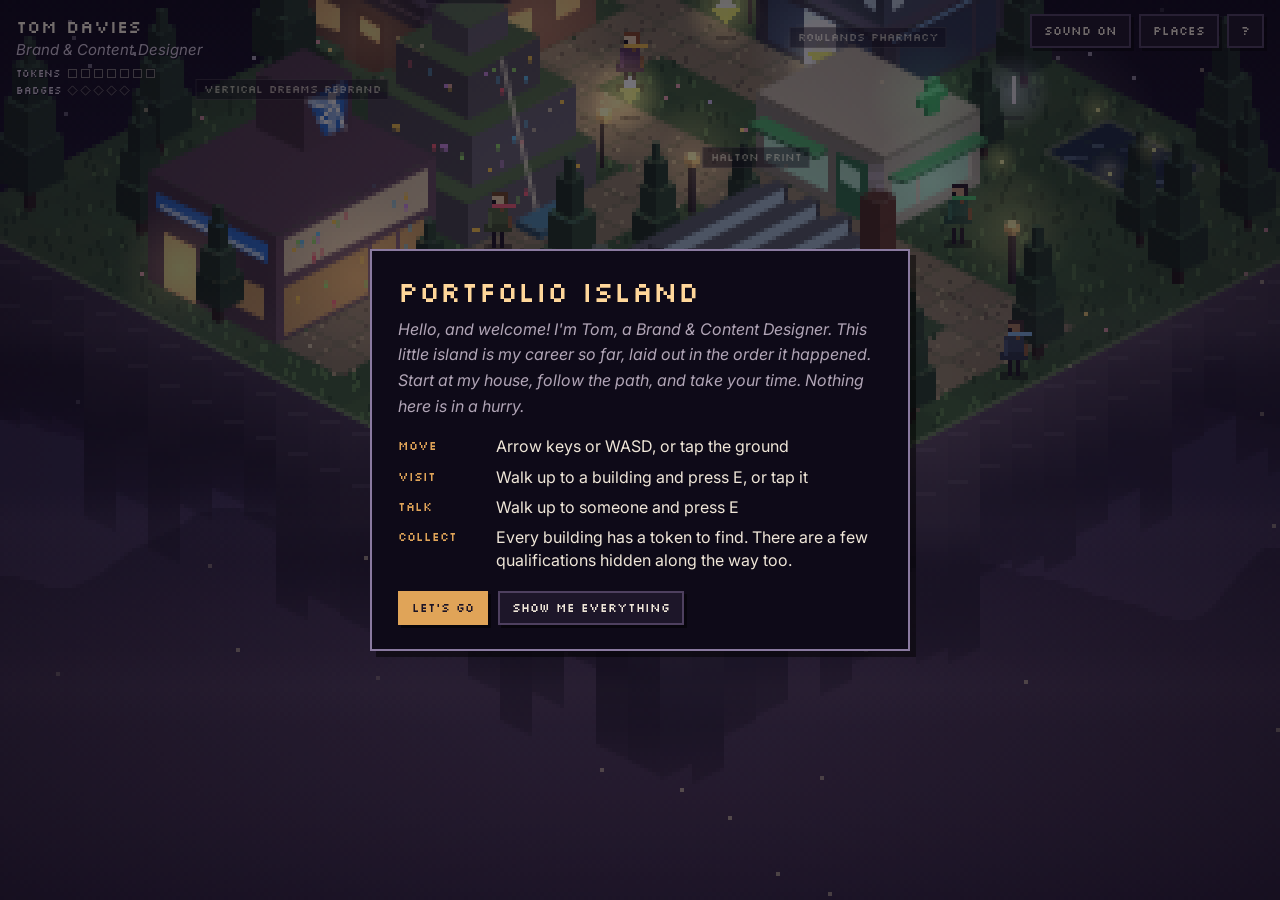
==== island.html @ dca5763e "Relaunch portfolio in the island style with rewritten copy - New homepage and Portfolio Island (play" ====
<!DOCTYPE html>
<html lang="en">
<head>
<meta charset="utf-8">
<meta name="viewport" content="width=device-width, initial-scale=1, viewport-fit=cover">
<title>Tom Davies, Portfolio Island</title>
<meta name="description" content="The CV of Tom Davies, Brand &amp; Content Designer, as a small island you can explore.">
<link rel="preconnect" href="https://fonts.googleapis.com">
<link rel="preconnect" href="https://fonts.gstatic.com" crossorigin>
<link href="https://fonts.googleapis.com/css2?family=Silkscreen&family=Inter:ital,wght@0,400;0,500;1,400&display=swap" rel="stylesheet">
<style>
:root{
  /* panels match the NPC dialogue boxes: dark, with the lilac frame */
  --panel:#0e0a18; --ink:#efe6d8; --muted:#b1a5b6; --line:#4e405f; --frame:#8a7aa0; --accent:#e0a458;
  --accent-ink:#1b1426; --btn-bg:#1d1629; --shadow:rgba(0,0,0,.5); --backdrop:rgba(10,6,18,.55); --chip:#2c2240;
  color-scheme:dark;
  box-sizing:border-box;
  padding-top:env(safe-area-inset-top,0px);
  padding-bottom:env(safe-area-inset-bottom,0px);
}
*,*::before,*::after{box-sizing:inherit}
html{height:100%;scroll-padding-top:env(safe-area-inset-top,0px);background:#14101f}
body{margin:0;height:100%;background:#14101f;color:var(--ink);font-family:Inter,system-ui,-apple-system,"Segoe UI",Roboto,Helvetica,Arial,sans-serif;overflow:hidden;-webkit-tap-highlight-color:transparent}
.px{font-family:Silkscreen,"Courier New",monospace}
#game:focus{outline:none}
#focusHint{position:absolute;left:50%;top:50%;translate:-50% -50%;z-index:15}
#game{position:relative;width:100%;height:100%;overflow:hidden;touch-action:none;user-select:none;-webkit-user-select:none}
#c{position:absolute;left:0;top:0;image-rendering:pixelated;image-rendering:crisp-edges;cursor:pointer}
#labels{position:absolute;inset:0;pointer-events:none}
.tag{position:absolute;transform:translate(-50%,-100%);font-family:Silkscreen,"Courier New",monospace;font-size:11px;line-height:1;color:#efe6d8;background:rgba(18,13,30,.72);border:1px solid rgba(239,230,216,.22);padding:4px 7px;white-space:nowrap;opacity:.65;transition:opacity .2s,color .2s,border-color .2s}
.tag.near{opacity:1;color:#ffd79a;border-color:#e0a458}

#hud{position:absolute;left:0;right:0;top:0;display:flex;justify-content:space-between;align-items:flex-start;padding:14px 16px;pointer-events:none;gap:12px;z-index:4}
#hud > *{pointer-events:auto}
.brand .name{font-family:Silkscreen,"Courier New",monospace;font-size:18px;color:#f3e9da;text-shadow:2px 2px 0 #120d20}
.brand .role{font-size:15px;font-style:italic;color:#cbbfd2;text-shadow:1px 1px 0 #120d20;margin-top:2px}
.hud-btns{display:flex;gap:8px}

.pbtn{font-family:Silkscreen,"Courier New",monospace;font-size:12px;line-height:1.2;background:var(--btn-bg);color:var(--ink);border:2px solid var(--line);box-shadow:3px 3px 0 var(--shadow);padding:8px 12px;cursor:pointer;border-radius:0}
.pbtn:hover{border-color:var(--accent)}
.pbtn:active{box-shadow:1px 1px 0 var(--shadow);transform:translate(2px,2px)}
.pbtn:focus-visible{outline:2px solid var(--accent);outline-offset:2px}
.pbtn.primary{background:var(--accent);color:var(--accent-ink);border-color:var(--accent)}

#prompt{position:absolute;left:50%;bottom:22px;font-size:13px;padding:10px 14px;z-index:5;max-width:calc(100% - 32px);white-space:nowrap;overflow:hidden;text-overflow:ellipsis;translate:-50% 0}
#prompt:active{translate:calc(-50% + 2px) 2px;transform:none}
kbd{font-family:inherit;border:1px solid var(--line);padding:1px 5px;margin-left:6px;font-size:11px}
@media (hover:none){ kbd{display:none} }

.overlay{position:absolute;inset:0;display:grid;place-items:center;background:var(--backdrop);padding:16px;z-index:10}
[hidden]{display:none !important}
.card{scrollbar-color:var(--line) var(--panel);background:var(--panel);color:var(--ink);border:2px solid var(--frame);box-shadow:6px 6px 0 var(--shadow);width:100%;max-width:540px;max-height:100%;overflow:auto;padding:24px 26px}
.card h1,.card h2{font-family:Silkscreen,"Courier New",monospace;font-weight:400;line-height:1.15;margin:0 0 10px;color:#ffd79a}
.card h1{font-size:28px}
.card h2{font-size:22px}
.card h3{font-family:Silkscreen,"Courier New",monospace;font-weight:400;font-size:13px;margin:22px 0 6px;color:var(--accent)}
.card p{font-size:16px;line-height:1.6;margin:0 0 12px;max-width:62ch}
.lede{font-style:italic;color:var(--muted)}
.controls{margin:16px 0 20px;padding:0;list-style:none;display:grid;gap:8px}
.controls li{font-size:16px;line-height:1.4;display:grid;grid-template-columns:5.5em 1fr;gap:10px}
.controls b{font-family:Silkscreen,"Courier New",monospace;font-weight:400;font-size:12px;padding-top:3px;color:var(--accent)}
.row{display:flex;flex-wrap:wrap;gap:10px;margin-top:6px}

.kicker{font-size:15px;font-style:italic;color:var(--muted);margin-bottom:4px}
.meta{font-size:15px;color:var(--muted);margin-bottom:14px}
.media{display:grid;place-items:center;background:#0f0b18;border:2px solid var(--line);margin:14px 0 4px;overflow:hidden}
#scene{display:block;image-rendering:pixelated;image-rendering:crisp-edges;max-width:100%}
.points{margin:0 0 12px;padding-left:1.1em;font-size:16px;line-height:1.5}
.points li{margin-bottom:4px}
.points li::marker{color:var(--accent)}
.tags{display:flex;flex-wrap:wrap;gap:6px;margin:18px 0 0;padding:0;list-style:none}
.tags li{font-family:Silkscreen,"Courier New",monospace;font-size:11px;background:var(--chip);padding:5px 8px}
.sheet-head{display:flex;justify-content:space-between;gap:12px;align-items:flex-start}
.swatch{width:14px;height:14px;flex:none;margin-top:6px}

#projList{list-style:none;margin:14px 0 18px;padding:0;display:grid;gap:8px}
#projList button{width:100%;text-align:left;display:flex;justify-content:space-between;gap:12px;align-items:baseline;font-family:Inter,system-ui,-apple-system,"Segoe UI",Roboto,Helvetica,Arial,sans-serif;font-size:17px;background:var(--btn-bg);color:var(--ink);border:2px solid var(--line);padding:10px 12px;cursor:pointer}
#projList button:hover,#projList button:focus-visible{border-color:var(--accent);outline:none}
#projList small{font-style:italic;color:var(--muted);font-size:14px;white-space:nowrap}

@media (max-width:520px){
  .brand .name{font-size:15px}
  .brand .role{font-size:13px}
  .card{padding:20px}
  .card h1{font-size:22px}
  .card h2{font-size:18px}
  .card p{font-size:16px}
}

.tracker{margin-top:8px;display:grid;gap:4px}
.quals{list-style:none;margin:4px 0 0;padding:0;display:grid;gap:3px;max-width:300px}
.quals li{font-size:14px;font-style:italic;line-height:1.25;color:#efe3c8;text-shadow:1px 1px 0 #120d20;padding-left:15px;position:relative}
.quals li::before{content:"";position:absolute;left:2px;top:6px;width:6px;height:6px;background:#f2c14e;transform:rotate(45deg)}
.quals li.bonus::before{background:#c9b8e8}
.quals li.fresh{animation:pop .5s ease-out}
@media (max-width:600px){ .quals li{font-size:12px} .quals{max-width:200px} }
.trow{display:flex;align-items:center;gap:6px}
.tl{font-family:Silkscreen,"Courier New",monospace;font-size:10px;color:#cbbfd2;width:4.6em;text-shadow:1px 1px 0 #120d20}
.pips{display:flex;gap:4px}
.pip{width:9px;height:9px;border:1px solid rgba(239,230,216,.45);background:rgba(18,13,30,.5)}
.pip.on{border-color:rgba(255,255,255,.7)}
.pip.gem{transform:rotate(45deg) scale(.82)}
.pip.gem.on{background:#f2c14e}
.tag.done::before{content:"";display:inline-block;width:6px;height:6px;background:#e0a458;margin-right:6px;vertical-align:1px}
#pLinks{display:flex;flex-wrap:wrap;gap:10px;margin:12px 0 6px}
.linkbtn{display:inline-block;text-decoration:none}
.toast{position:absolute;left:50%;top:72px;translate:-50% 0;z-index:30;background:rgba(18,13,30,.92);color:#efe6d8;border:2px solid #e0a458;box-shadow:4px 4px 0 rgba(0,0,0,.45);padding:10px 14px;max-width:min(420px,calc(100% - 32px));pointer-events:none}
.toast.low{top:auto;bottom:18px}
.toast.pop{animation:pop .35s ease-out}
@media (max-width:600px){ .tag{opacity:0} .tag.near{opacity:1} .hud-btns .pbtn{font-size:10px;padding:6px 8px;white-space:nowrap} .hud-btns{gap:6px} #hud{padding:10px} }
@keyframes pop{from{transform:translateY(-8px);opacity:0}to{transform:none;opacity:1}}
.toast .tk{font-family:Silkscreen,"Courier New",monospace;font-size:10px;color:#e0a458}
.toast .tt{font-family:Silkscreen,"Courier New",monospace;font-size:13px;margin-top:3px}
.toast .tn{font-size:15px;font-style:italic;color:#cbbfd2;margin-top:2px}
.dialog{position:absolute;left:50%;bottom:22px;translate:-50% 0;width:min(560px,calc(100% - 24px));z-index:12;background:rgba(14,10,24,.94);color:#efe6d8;border:2px solid #8a7aa0;box-shadow:5px 5px 0 rgba(0,0,0,.5);padding:14px 18px;cursor:pointer}
.dialog .dn{font-family:Silkscreen,"Courier New",monospace;font-size:13px;color:#ffd79a}
.dialog .dr{font-size:14px;font-style:italic;color:#b1a5b6;margin:2px 0 8px}
.dialog .dt{font-size:18px;line-height:1.5;margin:0;min-height:3em}
.dialog .dh{font-family:Silkscreen,"Courier New",monospace;font-size:10px;color:#8a7aa0;margin-top:8px;text-align:right}
@media (prefers-reduced-motion: reduce){ .toast.pop{animation:none} }
.listfoot{display:flex;justify-content:flex-end;margin-top:4px}
.textbtn{background:none;border:none;color:var(--muted);font-family:Inter,system-ui,-apple-system,"Segoe UI",Roboto,Helvetica,Arial,sans-serif;font-style:italic;font-size:15px;text-decoration:underline;cursor:pointer;padding:4px}
</style>
</head>
<body>
<div id="game" tabindex="-1">
  <canvas id="c" aria-label="An isometric island at dusk. A path leads from Tom's home past each place he has worked, with his personal projects on a side trail."></canvas>
  <div id="labels"></div>

  <div id="hud">
    <div class="brand">
      <div class="name">Tom Davies</div><div class="role">Brand &amp; Content Designer</div>
      <div class="tracker" id="tracker" role="status">
        <div class="trow"><span class="tl">Tokens</span><span id="tokRow" class="pips"></span></div>
        <div class="trow"><span class="tl">Badges</span><span id="badgeRow" class="pips"></span></div>
        <ul id="qualList" class="quals"></ul>
      </div>
    </div>
    <div class="hud-btns">
      <button id="btnSound" class="pbtn" aria-pressed="true">Sound on</button>
      <button id="btnList" class="pbtn">Places</button>
      <button id="btnHelp" class="pbtn" aria-label="How to play">?</button>
    </div>
  </div>

  <div id="toast" class="toast" role="status" aria-live="polite" hidden><div class="tk" id="toastK"></div><div class="tt" id="toastT"></div><div class="tn" id="toastN"></div></div>

  <button id="focusHint" class="pbtn primary" hidden>Click to keep exploring</button>
  <button id="prompt" class="pbtn" hidden><span id="promptName"></span><kbd>E</kbd></button>

  <div id="dialog" class="dialog" role="dialog" aria-live="polite" aria-labelledby="dName" hidden>
    <div class="dn" id="dName"></div><div class="dr" id="dRole"></div>
    <p class="dt" id="dText"></p>
    <div class="dh" id="dHint" hidden>Press E or tap to continue</div>
  </div>

  <div id="intro" class="overlay">
    <div class="card" role="dialog" aria-modal="true" aria-labelledby="introTitle">
      <h1 id="introTitle">Portfolio Island</h1>
      <p class="lede">Hello, and welcome! I'm Tom, a Brand &amp; Content Designer. This little island is my career so far, laid out in the order it happened. Start at my house, follow the path, and take your time. Nothing here is in a hurry.</p>
      <ul class="controls">
        <li><b>Move</b><span>Arrow keys or WASD, or tap the ground</span></li>
        <li><b>Visit</b><span>Walk up to a building and press E, or tap it</span></li>
        <li><b>Talk</b><span>Walk up to someone and press E</span></li>
        <li><b>Collect</b><span>Every building has a token to find. There are a few qualifications hidden along the way too.</span></li>
      </ul>
      <div class="row">
        <button id="btnStart" class="pbtn primary">Let's go</button>
        <button id="btnSkip" class="pbtn">Show me everything</button>
        <button id="btnRestart" class="pbtn" hidden>Start again</button>
      </div>
    </div>
  </div>

  <div id="listModal" class="overlay" hidden>
    <div class="card" role="dialog" aria-modal="true" aria-labelledby="listTitle">
      <div class="sheet-head"><h2 id="listTitle">Places on the island</h2><button class="pbtn" data-close aria-label="Close list">Close</button></div>
      <ul id="projList"></ul>
      <div class="listfoot"><button id="btnReset" class="pbtn">Start again</button></div>
    </div>
  </div>

  <div id="panel" class="overlay" hidden>
    <article class="card" role="dialog" aria-modal="true" aria-labelledby="pTitle">
      <div class="sheet-head">
        <div>
          <div class="kicker" id="pKicker"></div>
          <h2 id="pTitle"></h2>
        </div>
        <button class="pbtn" data-close id="pClose">Close</button>
      </div>
      <div class="meta" id="pMeta"></div>
      <p id="pSummary"></p>
      <div class="media" id="pMedia"><canvas id="scene" width="160" height="90" role="img"></canvas></div>
      <div id="pLinks" class="row" hidden></div>
      <div id="pSections"></div>
      <ul class="tags" id="pTags"></ul>
    </article>
  </div>
</div>

<script>
(() => {
'use strict';

/* ---------- content ---------- */
const LOCS = [
  { id:"home", title:"Hello, I'm Tom", label:"Home", kind:"Home", place:"Home sweet home, down by the south shore", fp:[15,17,4,3], top:4.4, accent:"#e0a458",
    meta:"Tom Davies, Brand & Content Designer", summary:"Come in, mind the toys. I design brands and the content that goes out under them: campaigns, video, social, and quite a lot of things in between.",
    sections:[["What I do", "I've been at this since 2013. These days I like to take a project from a rough idea all the way to the finished thing, and I'm happiest in the bit at the start where you work out what needs saying and who it's for."], ["What I'm looking for", "A senior brand or content role somewhere design gets taken seriously. I'm open to freelance too."], ["Away from the desk", "It's a busy house with my partner and our four kids. Given a free day I'm up a mountain climbing or hiking. Given a rainy one, I'm playing music."], ["Qualifications", ["BA (Hons) Graphic Design", "NCFE Level 2, Principles of Team Leading", "IBM Enterprise Design Thinking, Essentials for AI", "IBM Design Thinking Practitioner", "Creative Leadership (in progress)"]], ["Exploring the island", "Each building is a chapter of my career. Follow the path from here to the print works, the pharmacy, the care home and up to the tower. My side projects are off on a little trail of their own. Say hello to anyone you pass. They've got nice things to say, honestly."]],
    tags:["Brand identity", "Campaigns", "Video", "Social content", "Art direction", "Adobe CC", "Figma"],
    links:[{"href": "mailto:tdjdavies@gmail.com", "label": "Email me"}, {"href": "https://www.linkedin.com/in/tomdaviesdesign/", "label": "Connect on LinkedIn"}, {"href": "index.html#work", "label": "See my work"}, {"href": "index.html", "label": "My portfolio site"}] },
  { id:"crag", title:"CragCraft", kind:"Project", place:"The crag, out on the side trail", fp:[5, 11, 4, 4], top:5.6, accent:"#e85d75",
    meta:"Side project, 2026", summary:"What would it take to make climbing holds out of real rock? I'm finding out. So far I've made my first holds from Welsh slate from Dinorwig Quarry, and given the idea a name, a brand and a website design.", sections:[["The idea", "Indoor holds are all shaped by people. Real rock isn't, so no two CragCraft holds will ever be the same."], ["Still growing", "It isn't a business yet. Pop back later and there might be more holds on the wall."]], tags:["Side project", "Brand identity", "Web concept"], links:[{"href": "proj-cragcraft.html", "label": "See the CragCraft project"}] },
  { id:"vd", title:"Vertical Dreams Rebrand", kind:"Project", place:"The climbing hall, out on the side trail", fp:[5, 16, 4, 5], top:5.4, accent:"#f2c14e",
    meta:"Rebrand", summary:"Vertical Dreams is a climbing centre that got a new owner and a top-to-bottom refurb. The old logo didn't match all that care, so I gave the brand a refresh too.", sections:[["Colours off the wall", "I picked the palette straight from the freshly painted climbing walls, so the brand and the building feel like one place."], ["The little climber", "The logo is a climber mid-move, with arms and legs arranged to spell V and D. Have a look. It took a while."]], tags:["Rebrand", "Logo", "Visual system"], links:[] },
  { id:"og", title:"The Open Group", kind:"Experience", place:"The tower, right at the top of the path", fp:[7, 0, 4, 4], top:9.4, accent:"#7fb2e5",
    meta:"Digital Designer, 2022 to present", summary:"I'm the Digital Designer at The Open Group, and I lead creative on a lot of our projects. We're a global standards body, which mostly means making very technical things easier to understand.", sections:[["Summit season", "Four global summits a year. I design how they look, then film and edit the videos myself. At London 2023 I made 32 videos in three days, which I'm still quite proud of. In 2025 our event content helped bring in five new memberships, worth around $100K a year."], ["Other bits I look after", "I work with our developers to keep the brand right across the website, I wrote our guidelines for using AI imagery safely, and I've put together a proposal for refreshing the whole brand."]], tags:["Event design", "Video", "Brand", "Explainers"], links:[{"href": "proj-b2b-video.html", "label": "Watch the event videos"}, {"href": "proj-open-group-brand-refresh.html", "label": "See the brand refresh"}, {"href": "proj-it4it.html", "label": "See the IT4IT explainers"}] },
  { id:"cic", title:"Community Integrated Care", kind:"Experience", place:"The care home, along the west path", fp:[0, 6, 4, 5], top:4.4, accent:"#e8a07a",
    meta:"Graphic Designer, 2018 to 2022", summary:"A big care charity with teams everywhere, from frontline services to the board. If something needed designing, it usually found its way to me.", sections:[["A brand tidy-up", "The brand guidelines were tired, so I led a refresh and rolled it out across templates, documents, stationery and a new website."], ["#UnfairToCare", "A campaign asking MPs to fix pay for care workers, built around real support workers and their own stories. It reached 54 million people and was nominated for Campaign of the Year at the Third Sector Care Awards."], ["The quieter stuff", "I also built infographics and illustration kits for the teams writing bids for new contracts, and designed a national recruitment campaign."]], tags:["Brand refresh", "Campaigns", "Social", "Infographics"], links:[{"href": "proj-cic.html", "label": "See #UnfairToCare"}] },
  { id:"rp", title:"Rowlands Pharmacy", kind:"Experience", place:"The pharmacy, halfway along the path", fp:[11, 5, 4, 3], top:4.0, accent:"#45c06e",
    meta:"Graphic Designer at PHOENIX Group, 2015 to 2018", summary:"I joined PHOENIX's in-house design team, working on shop displays, adverts and customer magazines for Rowlands Pharmacy and the group's other brands.", sections:[["Freshening up Rowlands", "I pitched some new ideas for the Rowlands look to the senior team. They went down well, were cheaper to print, and set things up for bigger changes later."], ["PilPouch", "My favourite project here. A strip of tear-off medicine pouches, one dose each, with the day and time printed on. I helped design its identity, logo and strapline, plus the packaging and sales material. It went on to over 500 pharmacies and it's still in use today."]], tags:["In-house", "Retail", "Healthcare", "Packaging"], links:[{"href": "proj-pilpouch.html", "label": "See the PilPouch project"}] },
  { id:"hp", title:"Halton Print", kind:"Experience", place:"The print works, first stop on the path", fp:[14, 11, 4, 4], top:5.0, accent:"#c9b8e8",
    meta:"Graphic Designer, 2013 to 2015", summary:"My first design job. A busy print shop where a logo could end up on a van by Friday.", sections:[["What I made", "Signs, vinyl, vehicle graphics and logos for local businesses. When the shop got busy I'd be out front at the counter too, chatting to customers and quoting jobs."], ["What I took away", "Small businesses don't have big budgets, so the design has to work hard and read clearly. That's stuck with me ever since."]], tags:["Print", "Signage", "Vehicle graphics", "Logos"], links:[] },
  { id:"door", title:"The door at the end of the path", label:"A mysterious door", verb:"Open", secret:true, kind:"Secret", place:"You found it! This door only opens once you've visited everywhere.", fp:[2,2,1,2], top:4.0, accent:"#c9b8e8",
    meta:"An open invitation", summary:"Thanks for exploring the whole island. That means a lot.",
    sections:[["Say hello", "If you'd like to work together, or just talk design, climbing or music, LinkedIn or email is the quickest way to reach me."], ["Before you go", "I'd love to know which building you liked best. And if you rushed past anyone on the path, they've still got something to say."]],
    tags:[], links:[{"href": "https://www.linkedin.com/in/tomdaviesdesign/", "label": "Connect on LinkedIn"}, {"href": "mailto:tdjdavies@gmail.com", "label": "Email me"}] }
];
const LOC = Object.fromEntries(LOCS.map(l => [l.id, l]));
const ORDER = ['home', 'hp', 'rp', 'cic', 'og', 'crag', 'vd'];
function doorOpen(){ return ORDER.every(id => state.visited.includes(id)); }
function active(l){ return !l.secret || doorOpen(); }

const BADGES = [
  { id:'ba',   x:19.5, y:15.5, title:'BA (Hons) Graphic Design', note:'Where it all began, at Salford.' },
  { id:'tl',   x:7.5,  y:8.5,  title:'NCFE Level 2, Principles of Team Leading', note:'Turns out people need designing for too.' },
  { id:'dtp',  x:6.5,  y:4.5,  title:'IBM Design Thinking Practitioner', note:'Start with the people, then the problem.' },
  { id:'dtai', x:9.5,  y:4.5,  title:'IBM Enterprise Design Thinking, Essentials for AI', note:'Design thinking, with robots.' },
  { id:'cl',   x:13.5, y:2.5,  title:'Creative Leadership (in progress)', note:'Still working on this one. Bonus badge!' }
];
const NPCS = [
  { id:'n1', x:9.5, y:14.6, face:-1, name:"Ruairi McConaghy", role:"Climber and Content Creator, Just_Reach4It",
    quote:"“Tom has boosted my socials views by 50k!”", pal:{ cloak:'#4f5f3e', hair:'#6b4428', scarf:'#e85d75', skin:'#e3c6a2' } },
  { id:'n2', x:16.5, y:7.3, face:-1, name:"Dave Cunningham", role:"Group Creative Lead, Solid Solutions",
    quote:"“I worked with Tom in Rowlands Pharmacy. Early on, he showed real skill in the craft.”", pal:{ cloak:'#2f5a4a', hair:'#2a1d2c', scarf:'#45c06e', skin:'#c8a07e' } },
  { id:'n3', x:4.5, y:3.5, face:1, name:"Chris Franklin", role:"Product Marketing Manager, The Open Group",
    quote:"“Tom takes real ownership of his work and combines creative thinking with a thoughtful understanding.”", pal:{ cloak:'#6a3a4a', hair:'#c9a46a', scarf:'#e8a07a', skin:'#e3c6a2' } },
  { id:'n4', x:21.5, y:10.5, face:-1, name:"Ashish Patel", role:"Content Marketing Manager, The Open Group",
    quote:"“Tom brings a lot of energy and creative ideas into every project and is always open to feedback.”", pal:{ cloak:'#34405a', hair:'#3a2a2a', scarf:'#7fb2e5', skin:'#a87a5a' } },
  { id:'n5', x:6.5, y:7.5, face:-1, name:"Rachel Mills", role:"Internal and Change Communications Manager, OneAdvanced",
    quote:"“I can hand on heart say that Tom is one of the best creative designers I’ve ever had the pleasure of working with.”", pal:{ cloak:'#5a3a5e', hair:'#8a4a2a', scarf:'#f2c14e', skin:'#ecd0b0' } }
];
const NPC = Object.fromEntries(NPCS.map(n => [n.id, n]));

/* ---------- saved progress ---------- */
const KEY = 'tomIsland.v1';
const state = { visited:[], badges:[], sound:true, complete:false, doorAnnounced:false };
try { const raw = localStorage.getItem(KEY); if (raw) Object.assign(state, JSON.parse(raw)); } catch (e) {}
function save(){ try { localStorage.setItem(KEY, JSON.stringify(state)); } catch (e) {} }

/* ---------- setup ---------- */
const N = 22;
const SPEED = 3.7;
const REACH = 1.0;
const reduceMotion = window.matchMedia && window.matchMedia('(prefers-reduced-motion: reduce)').matches;

const game = document.getElementById('game');
const cv = document.getElementById('c');
const ctx = cv.getContext('2d');
let W = 0, H = 0, HW = 0, HH = 0, P = 3, CX = 0, CY = 0, DX = 0, DY = 0;
let camX = 0, camY = 0;
let trans = null, inside = false, dlg = null;

function hash(x, y){ const s = Math.sin(x * 127.1 + y * 311.7) * 43758.5453; return s - Math.floor(s); }
function noise1(x){ const i = Math.floor(x), f = x - i, u = f * f * (3 - 2 * f); const a = hash(i, 7.3), b = hash(i + 1, 7.3); return a + (b - a) * u; }
const shadeCache = new Map();
function shade(hex, f){
  const k = hex + f; let v = shadeCache.get(k); if (v) return v;
  const n = parseInt(hex.slice(1), 16);
  const r = Math.min(255, Math.round(((n >> 16) & 255) * f));
  const g = Math.min(255, Math.round(((n >> 8) & 255) * f));
  const b = Math.min(255, Math.round((n & 255) * f));
  v = 'rgb(' + r + ',' + g + ',' + b + ')'; shadeCache.set(k, v); return v;
}
function S(x, y, z){ x += DX; y += DY; return [Math.round((x - y) * 8) - CX + HW, Math.round((x + y) * 4 - z * 8) - CY + HH]; }
function poly(pts, col){
  ctx.fillStyle = col; ctx.beginPath();
  for (let i = 0; i < pts.length; i++){ const s = S(pts[i][0], pts[i][1], pts[i][2]); if (i) ctx.lineTo(s[0], s[1]); else ctx.moveTo(s[0], s[1]); }
  ctx.closePath(); ctx.fill();
}
function box(x, y, z, w, d, h, c, top){
  const X = x + w, Y = y + d, Z = z + h;
  poly([[x,Y,Z],[X,Y,Z],[X,Y,z],[x,Y,z]], shade(c, 0.62));
  poly([[X,y,Z],[X,Y,Z],[X,Y,z],[X,y,z]], shade(c, 0.86));
  poly([[x,y,Z],[X,y,Z],[X,Y,Z],[x,Y,Z]], top || shade(c, 1.18));
}
function faceX(X, y0, z0, dy, dz, col){ poly([[X,y0,z0+dz],[X,y0+dy,z0+dz],[X,y0+dy,z0],[X,y0,z0]], col); }
function faceY(Y, x0, z0, dx, dz, col){ poly([[x0,Y,z0+dz],[x0+dx,Y,z0+dz],[x0+dx,Y,z0],[x0,Y,z0]], col); }
function glow(x, y, z, r, rgb, a){
  const s = S(x, y, z);
  const g = ctx.createRadialGradient(s[0], s[1], 0, s[0], s[1], r);
  g.addColorStop(0, 'rgba(' + rgb + ',' + a + ')'); g.addColorStop(1, 'rgba(' + rgb + ',0)');
  ctx.globalCompositeOperation = 'lighter'; ctx.fillStyle = g; ctx.fillRect(s[0] - r, s[1] - r, r * 2, r * 2);
  ctx.globalCompositeOperation = 'source-over';
}
function dot(x, y, z, col, w, h){ const s = S(x, y, z); ctx.fillStyle = col; ctx.fillRect(s[0], s[1], w || 1, h || 1); }

/* ---------- sound (synthesised, soft) ---------- */
const Sound = {
  ac:null, master:null, nbuf:null,
  init(){
    if (this.ac) { if (this.ac.state === 'suspended') this.ac.resume(); return; }
    try {
      this.ac = new (window.AudioContext || window.webkitAudioContext)();
      this.master = this.ac.createGain(); this.master.gain.value = state.sound ? 0.7 : 0; this.master.connect(this.ac.destination);
      const len = this.ac.sampleRate; this.nbuf = this.ac.createBuffer(1, len, this.ac.sampleRate);
      const d = this.nbuf.getChannelData(0); for (let i = 0; i < len; i++) d[i] = Math.random() * 2 - 1;
      this.ambient();
    } catch (e) { this.ac = null; }
  },
  set(on){ state.sound = on; save(); if (this.master) this.master.gain.setTargetAtTime(on ? 0.7 : 0, this.ac.currentTime, 0.08); },
  ambient(){
    /* soft generative music: pads, a slow bass and a plucked arpeggio, all synthesised */
    const a = this.ac;
    const len = Math.floor(a.sampleRate * 3.2), ir = a.createBuffer(2, len, a.sampleRate);
    for (let c = 0; c < 2; c++){ const d = ir.getChannelData(c); for (let i = 0; i < len; i++) d[i] = (Math.random() * 2 - 1) * Math.pow(1 - i / len, 2.8); }
    const rev = a.createConvolver(); rev.buffer = ir;
    const bus = a.createGain(); bus.gain.value = 0.0001;
    bus.gain.setTargetAtTime(0.5, a.currentTime + 0.2, 2.5);
    const dry = a.createGain(); dry.gain.value = 0.55; const wet = a.createGain(); wet.gain.value = 0.55;
    bus.connect(dry); dry.connect(this.master); bus.connect(rev); rev.connect(wet); wet.connect(this.master);
    const dl = a.createDelay(2); dl.delayTime.value = 60 / 66 * 0.75;
    const fb = a.createGain(); fb.gain.value = 0.3; const dlf = a.createBiquadFilter(); dlf.type = 'lowpass'; dlf.frequency.value = 1600;
    dl.connect(dlf); dlf.connect(fb); fb.connect(dl); dlf.connect(bus);
    this.mus = { bus, dl, next:a.currentTime + 0.4, step:0, beat:60 / 66 / 2 };
    setInterval(() => this.tick(), 120);
  },
  hz(m){ return 440 * Math.pow(2, (m - 69) / 12); },
  tick(){
    if (!this.ac || !this.mus) return;
    const a = this.ac, m = this.mus;
    if (m.next < a.currentTime - 0.1){ const skip = Math.ceil((a.currentTime - m.next) / m.beat); m.step += skip; m.next += skip * m.beat; }
    while (m.next < a.currentTime + 0.4){ this.sched(m.step, m.next); m.step++; m.next += m.beat; }
  },
  sched(step, t){
    const CH = [
      { root:45, pad:[57,60,64,71], arp:[69,72,76,79,83] },
      { root:41, pad:[57,60,64,65], arp:[65,69,72,76,79] },
      { root:48, pad:[55,60,62,64], arp:[67,72,74,76,79] },
      { root:43, pad:[55,59,62,64], arp:[67,71,74,76,78] }
    ];
    const per = 16, c = CH[Math.floor(step / per) % 4], s = step % per, dur = per * this.mus.beat;
    if (s === 0){ c.pad.forEach((n, i) => this.pad(this.hz(n), t, dur, i)); this.bass(this.hz(c.root), t, dur); }
    const PAT = [0,2,1,3,2,4,3,-1, 1,3,2,4,-1,2,1,-1];
    const i = PAT[s], lift = (Math.floor(step / (per * 4)) % 2) ? 12 : 0;
    if (i >= 0 && Math.random() > 0.15) this.pluck(this.hz(c.arp[i] - 12 + (s > 7 ? lift : 0)), t + (Math.random() - 0.5) * 0.02);
    if (s === 6 && Math.random() > 0.55) this.bell(this.hz(c.arp[Math.floor(Math.random() * c.arp.length)] + 12), t);
  },
  pad(f, t, dur, i){
    const a = this.ac, g = a.createGain(), lp = a.createBiquadFilter();
    lp.type = 'lowpass'; lp.frequency.value = 700 + i * 80; lp.Q.value = 0.3;
    g.gain.setValueAtTime(0.0001, t); g.gain.linearRampToValueAtTime(0.022, t + 2.2);
    g.gain.setValueAtTime(0.022, t + dur - 0.2); g.gain.linearRampToValueAtTime(0.0001, t + dur + 2.4);
    [-5, 5].forEach(det => { const o = a.createOscillator(); o.type = 'triangle'; o.frequency.value = f; o.detune.value = det; o.connect(lp); o.start(t); o.stop(t + dur + 2.6); });
    lp.connect(g); g.connect(this.mus.bus);
  },
  bass(f, t, dur){
    const a = this.ac, o = a.createOscillator(), g = a.createGain();
    o.type = 'sine'; o.frequency.value = f;
    g.gain.setValueAtTime(0.0001, t); g.gain.linearRampToValueAtTime(0.05, t + 1.2);
    g.gain.setValueAtTime(0.05, t + dur - 0.4); g.gain.linearRampToValueAtTime(0.0001, t + dur + 1.0);
    o.connect(g); g.connect(this.mus.bus); o.start(t); o.stop(t + dur + 1.1);
  },
  pluck(f, t){
    const a = this.ac, o = a.createOscillator(), o2 = a.createOscillator(), g = a.createGain(), lp = a.createBiquadFilter(), send = a.createGain();
    o.type = 'triangle'; o.frequency.value = f; o2.type = 'sine'; o2.frequency.value = f * 2;
    lp.type = 'lowpass'; lp.frequency.setValueAtTime(2600, t); lp.frequency.exponentialRampToValueAtTime(700, t + 0.8);
    g.gain.setValueAtTime(0.0001, t); g.gain.linearRampToValueAtTime(0.045, t + 0.006); g.gain.exponentialRampToValueAtTime(0.0001, t + 1.4);
    const g2 = a.createGain(); g2.gain.value = 0.25; o2.connect(g2); g2.connect(lp);
    o.connect(lp); lp.connect(g); g.connect(this.mus.bus); send.gain.value = 0.45; g.connect(send); send.connect(this.mus.dl);
    o.start(t); o2.start(t); o.stop(t + 1.5); o2.stop(t + 1.5);
  },
  bell(f, t){
    const a = this.ac, o = a.createOscillator(), g = a.createGain();
    o.type = 'sine'; o.frequency.value = f;
    g.gain.setValueAtTime(0.0001, t); g.gain.linearRampToValueAtTime(0.014, t + 0.01); g.gain.exponentialRampToValueAtTime(0.0001, t + 2.6);
    o.connect(g); g.connect(this.mus.bus); g.connect(this.mus.dl); o.start(t); o.stop(t + 2.7);
  },
  tone(f, dur, type, vol, delay){
    if (!this.ac) return; const a = this.ac, t0 = a.currentTime + (delay || 0);
    const o = a.createOscillator(), g = a.createGain(); o.type = type || 'sine'; o.frequency.value = f;
    g.gain.setValueAtTime(0, t0); g.gain.linearRampToValueAtTime(vol, t0 + 0.01); g.gain.exponentialRampToValueAtTime(0.0001, t0 + dur);
    o.connect(g); g.connect(this.master); o.start(t0); o.stop(t0 + dur + 0.05);
  },
  noise(dur, freq, type, vol, delay){
    if (!this.ac) return; const a = this.ac, t0 = a.currentTime + (delay || 0);
    const s = a.createBufferSource(); s.buffer = this.nbuf;
    const f = a.createBiquadFilter(); f.type = type; f.frequency.value = freq;
    const g = a.createGain(); g.gain.setValueAtTime(vol, t0); g.gain.exponentialRampToValueAtTime(0.0001, t0 + dur);
    s.connect(f); f.connect(g); g.connect(this.master); s.start(t0, Math.random() * 0.5); s.stop(t0 + dur + 0.02);
  },
  step(alt){ this.noise(0.06, alt ? 700 : 550, 'lowpass', 0.07); },
  door(){
    if (!this.ac) return; const a = this.ac, t0 = a.currentTime;
    const o = a.createOscillator(), g = a.createGain(), f = a.createBiquadFilter();
    o.type = 'sawtooth'; o.frequency.setValueAtTime(140, t0); o.frequency.linearRampToValueAtTime(190, t0 + 0.35);
    f.type = 'bandpass'; f.frequency.value = 900; f.Q.value = 6;
    g.gain.setValueAtTime(0, t0); g.gain.linearRampToValueAtTime(0.025, t0 + 0.05); g.gain.exponentialRampToValueAtTime(0.0001, t0 + 0.4);
    o.connect(f); f.connect(g); g.connect(this.master); o.start(t0); o.stop(t0 + 0.45);
    this.tone(70, 0.3, 'sine', 0.12, 0.38); this.noise(0.12, 300, 'lowpass', 0.08, 0.38);
  },
  out(){ this.noise(0.35, 1200, 'highpass', 0.03); this.tone(330, 0.3, 'sine', 0.03, 0.05); },
  chime(){ this.tone(880, 0.4, 'sine', 0.07); this.tone(1318.5, 0.6, 'sine', 0.05, 0.1); this.tone(1760, 0.5, 'triangle', 0.02, 0.2); },
  token(){ [659.3, 784, 987.8, 1318.5].forEach((f, i) => this.tone(f, 0.35, 'triangle', 0.045, i * 0.08)); },
  mystery(){ [196, 246.9, 293.7, 370].forEach((f, i) => this.tone(f, 2.2, 'sine', 0.035, i * 0.18)); this.tone(98, 2.6, 'triangle', 0.03); },
  blip(){ this.tone(420 + Math.random() * 120, 0.045, 'square', 0.012); }
};

/* ---------- world grid ---------- */
const blocked = new Uint8Array(N * N);
const tileT = new Uint8Array(N * N);
const idx = (x, y) => y * N + x;
const inB = (x, y) => x >= 0 && y >= 0 && x < N && y < N;
const walk = (x, y) => inB(x, y) && !blocked[idx(x, y)];
function addPath(x0, y0, x1, y1){ for (let y = y0; y <= y1; y++) for (let x = x0; x <= x1; x++) tileT[idx(x, y)] = 1; }
addPath(19, 8, 20, 20); addPath(4, 8, 20, 9); addPath(4, 4, 5, 9); addPath(4, 4, 10, 5); addPath(9, 10, 10, 20);
const POND = { x:15, y:1, w:3, d:2 };
for (let y = POND.y; y < POND.y + POND.d; y++) for (let x = POND.x; x < POND.x + POND.w; x++){ tileT[idx(x, y)] = 3; blocked[idx(x, y)] = 1; }
LOCS.forEach(l => { if (l.secret) return; const [x, y, w, d] = l.fp; for (let j = y; j < y + d; j++) for (let i = x; i < x + w; i++) blocked[idx(i, j)] = 1; });
addPath(3, 2, 3, 4);
function syncDoor(){ const on = doorOpen(); [[2,2],[2,3]].forEach(([x, y]) => { blocked[idx(x, y)] = on ? 1 : 0; }); }
blocked[idx(18, 11)] = 1;
NPCS.forEach(n => { blocked[idx(Math.floor(n.x), Math.floor(n.y))] = 1; });

/* ---------- buildings ---------- */
const LIT = '#f2c27a', DIM = '#2a2838', HOLDS = ['#e85d75','#f2c14e','#5fb8e8','#8fd16a','#c98be0'];
function drawCrag(t){
  const moss = '#56704b';
  box(1,1,0,4,4,1.4,'#6c6776',moss);
  box(1.35,1.2,1.4,3.25,3.25,1.6,'#757080',moss);
  box(1.75,1.7,3.0,2.2,2.3,1.4,'#68636f',moss);
  box(2.3,2.1,4.4,1.1,1.3,0.9,'#7a7483','#61795a');
  const layers = [[5,1,0,4,1.4],[4.6,1.2,1.4,3.25,1.6],[3.95,1.7,3.0,2.3,1.4]];
  layers.forEach((L, k) => {
    for (let i = 0; i < 7; i++){
      const y = L[1] + 0.15 + hash(i, k + 1) * (L[3] - 0.4), z = L[2] + 0.15 + hash(k + 3, i) * (L[4] - 0.4);
      faceX(L[0], y, z, 0.13, 0.16, HOLDS[(i + k) % 5]);
    }
    for (let i = 0; i < 4; i++){
      const Y = [5, 4.45, 4.0][k], x = [1, 1.35, 1.75][k] + 0.2 + hash(i + 9, k) * ([4, 3.25, 2.2][k] - 0.5), z = L[2] + 0.2 + hash(k, i + 9) * (L[4] - 0.45);
      faceY(Y, x, z, 0.16, 0.14, HOLDS[(i + 2 + k) % 5]);
    }
  });
  const a = S(3.95,3.0,4.3), b = S(5.15,3.0,0.05);
  ctx.strokeStyle = 'rgba(236,226,206,0.8)'; ctx.lineWidth = 1; ctx.beginPath(); ctx.moveTo(a[0] + 0.5, a[1]); ctx.lineTo(b[0] + 0.5, b[1]); ctx.stroke();
  box(5.1,2.3,0,0.8,1.3,0.22,'#3f6f8f','#4f86a8');
}

const VDL = {
  shape:[[70,38],[275,58],[195,388],[75,388],[48,85]],
  torso:[[115,125],[152,125],[150,182],[121,182]],
  lines:[[[118,130],[100,45]],[[150,132],[272,58]],[[122,184],[78,386]],[[148,188],[215,232]],[[215,232],[138,325]],[[133,214],[128,386]],[[262,72],[166,176]]],
  head:[142,108]
};
function vdLogo(c, map, lw){
  const P = (x, y) => map((x - 48) / 227, (y - 38) / 350);
  const poly = (pts, col) => { c.fillStyle = col; c.beginPath(); pts.forEach((p, i) => { const q = P(p[0], p[1]); i ? c.lineTo(q[0], q[1]) : c.moveTo(q[0], q[1]); }); c.closePath(); c.fill(); };
  poly(VDL.shape, '#2f73d9');
  c.strokeStyle = '#ffffff'; c.lineWidth = lw; c.lineCap = 'round';
  VDL.lines.forEach(([a, b]) => { const p = P(a[0], a[1]), q = P(b[0], b[1]); c.beginPath(); c.moveTo(p[0], p[1]); c.lineTo(q[0], q[1]); c.stroke(); });
  poly(VDL.torso, '#ffffff');
  const h = P(VDL.head[0], VDL.head[1]); c.fillStyle = '#ffffff'; c.fillRect(Math.round(h[0]) - 1, Math.round(h[1]) - 1, 2, 2);
}

function drawVD(t){
  const B = '#76576f';
  box(1,8,0,4,5,3.4,B,'#5e455a');
  faceX(5,8.3,0.15,4.4,1.5,'#c79a62');
  for (let i = 0; i < 9; i++) faceX(5, 8.45 + hash(i, 4) * 4.0, 0.3 + hash(4, i) * 1.15, 0.12, 0.14, HOLDS[i % 5]);
  for (let i = 0; i <= 5; i++) faceX(5, 8.3 + i * 0.88, 0.15, 0.07, 1.5, B);
  faceX(5,8.3,1.95,4.4,1.15,'#d8c4a8');
  for (let i = 0; i < 16; i++) faceX(5, 8.4 + hash(i, 1) * 4.1, 2.0 + hash(i, 2) * 0.95, 0.13, 0.15, HOLDS[i % 5]);
  faceY(13,1.5,0,1.0,1.8,LIT);
  faceY(13,2.9,0.6,1.7,0.9,'#c79a62');
  faceY(13,1.3,2.4,3.4,0.55,'#2f73d9');
  faceY(13,1.4,2.47,3.2,0.08,'#e9f1fa');
  box(1.3,8.4,3.4,1.5,1.5,1.7,'#6a4d64','#5a4256');
  vdLogo(ctx, (nx, ny) => S(2.8, 8.55 + nx * 1.25, 4.95 - ny * 1.4), 1);
  glow(2.0,13,0.9,16,'255,200,130',0.3);
  glow(5,10.5,0.9,22,'255,190,120',0.18);
}

function drawOffice(t){
  box(8,1,0,4,4,2,'#474357');
  faceY(5,8.4,0.15,3.2,1.6,'#33405a');
  faceY(5,9.5,0,1.0,1.75,'#cfe0ef');
  faceX(12,1.4,0.15,3.2,1.6,'#33405a');
  for (let i = 0; i <= 4; i++) faceX(12, 1.4 + i * 0.78, 0.15, 0.07, 1.6, '#474357');
  faceX(12,1.2,1.8,3.6,0.16,'#7fb2e5');
  box(8.4,1.4,2,3.2,3.2,6.2,'#56627c','#495470');
  for (let r = 0; r < 6; r++) for (let c = 0; c < 4; c++){
    const h1 = hash(c, r + 1), h2 = hash(c + 5, r + 2);
    faceX(11.6, 1.62 + c * 0.78, 2.4 + r * 0.98, 0.42, 0.56, h1 > 0.45 ? (h1 > 0.9 ? LIT : '#cfe0ef') : DIM);
    faceY(4.6, 8.62 + c * 0.78, 2.4 + r * 0.98, 0.42, 0.56, h2 > 0.5 ? (h2 > 0.92 ? LIT : '#b9cde0') : DIM);
  }
  box(9.1,2.1,8.2,1.4,1.4,0.5,'#3d394b');
  box(10.7,1.8,8.2,0.1,0.1,1.6,'#2a2633');
  if (Math.sin(t * 3) > 0.2){ dot(10.75,1.85,9.85,'#ff6b6b'); glow(10.75,1.85,9.85,6,'255,80,80',0.8); }
  glow(10,5,0.9,18,'200,225,255',0.22);
}

function drawCare(t){
  box(17,8,0,4,5,2.2,'#9b6b57','#87604f');
  for (let c = 0; c < 3; c++){ faceX(21, 8.5 + c * 1.5, 0.7, 0.7, 0.85, LIT); faceX(21, 8.83 + c * 1.5, 0.7, 0.05, 0.85, '#7d5444'); }
  faceY(13,17.3,0.7,0.7,0.85,LIT);
  faceY(13,19.8,0.7,0.8,0.85,LIT);
  faceY(13,18.45,0,0.9,1.75,'#5a3a2e');
  faceY(13,18.6,1.0,0.6,0.5,LIT);
  const RF = '#4b3e52';
  box(16.85,7.85,2.2,4.3,5.3,0.35,RF,'#5a4b62');
  box(17.25,7.85,2.55,3.5,5.3,0.35,RF,'#5a4b62');
  box(17.65,7.85,2.9,2.7,5.3,0.35,RF,'#5a4b62');
  box(18.05,7.85,3.25,1.9,5.3,0.35,RF,'#5a4b62');
  box(18.45,7.85,3.6,1.1,5.3,0.3,RF,'#625268');
  box(19.7,9.2,3.3,0.5,0.5,1.1,'#7d4f42');
  box(17.15,13.1,0,1.1,0.4,0.42,'#2f5136','#3c6644');
  box(19.55,13.1,0,1.3,0.4,0.42,'#2f5136','#3c6644');
  for (let i = 0; i < 6; i++) dot(17.25 + (i % 3) * 0.35 + (i > 2 ? 2.4 : 0), 13.2 + hash(i, 8) * 0.2, 0.43, i % 2 ? '#e7a0b0' : '#f2d27a');
  glow(21,10,1.1,24,'255,190,120',0.2);
  glow(18.9,13,1.2,16,'255,200,130',0.22);
}

function drawPharm(t){
  const B = '#cbc2b4';
  box(8,17,0,4,3,2.2,B,'#b7ad9e');
  box(8,17,2.2,4,3,0.22,'#b0a696','#c2b8a8');
  faceX(12,17.3,0.35,2.4,1.15,'#a9d6c1');
  for (let i = 0; i <= 3; i++) faceX(12, 17.3 + i * 0.8, 0.35, 0.06, 1.15, B);
  faceY(20,8.3,0.35,1.9,1.15,'#a9d6c1');
  faceY(20,9.25,0.35,0.06,1.15,B);
  faceY(20,10.5,0,0.95,1.8,'#2f6b4a');
  faceY(20,10.68,0.95,0.6,0.6,'#a9d6c1');
  box(12,17.15,1.6,0.45,2.7,0.12,'#3d8f5a','#4fae6d');
  box(8.2,20,1.6,2.1,0.45,0.12,'#3d8f5a','#4fae6d');
  const pulse = reduceMotion ? 1 : 0.75 + 0.25 * Math.sin(t * 2);
  box(11.4,17.85,2.42,0.15,0.3,1.1,'#45c06e','#6ad690');
  box(11.4,17.6,2.82,0.15,0.8,0.3,'#45c06e','#6ad690');
  glow(11.5,18.0,3.0,16,'90,220,130',0.4 * pulse);
  glow(12,18.5,0.9,16,'170,230,200',0.18);
}

function drawPrint(t){
  const B = '#5c6370';
  box(17,17,0,4,4,2.2,B,'#4d535e');
  for (let i = 0; i < 4; i++){
    const x = 17 + i;
    box(x,17,2.2,1,4,0.25,'#474c57');
    box(x + 0.33,17,2.45,0.67,4,0.25,'#474c57');
    box(x + 0.66,17,2.7,0.34,4,0.25,'#474c57');
    faceX(x + 1, 17.1, 2.45, 3.8, 0.45, '#9fb4c8');
  }
  faceY(21,17.45,0,1.9,1.75,'#7d8490');
  for (let s = 0; s < 6; s++) faceY(21, 17.45, 0.12 + s * 0.27, 1.9, 0.06, '#666c77');
  faceY(21,19.8,0,0.75,1.65,LIT);
  faceX(21,17.4,0.95,1.2,0.55,LIT);
  faceX(21,18.85,0.95,1.2,0.55,DIM);
  faceX(21,17.2,1.75,3.6,0.22,'#c9b8e8');
  box(21.15,17.3,0,0.55,0.55,4.6,'#74463c','#5e3a32');
  faceX(21.7,17.3,3.8,0.55,0.12,'#5e3a32');
  box(18.0,21.2,0,0.8,0.55,0.12,'#7a5a3e');
  box(18.05,21.25,0.12,0.7,0.45,0.38,'#ece5d8','#f6f1e7');
  box(19.0,21.2,0,0.6,0.5,0.12,'#7a5a3e');
  box(19.05,21.24,0.12,0.5,0.42,0.22,'#e3d9c6','#f2ebdd');
  glow(20.2,21,0.9,14,'255,200,130',0.25);
}



function drawDoor(t){
  if (!doorOpen()) {
    const s = S(2.5, 3, 0); ctx.fillStyle = 'rgba(201,184,232,0.18)'; ctx.fillRect(s[0] - 6, s[1] - 1, 12, 2);
    return;
  }
  const pulse = reduceMotion ? 0.8 : 0.65 + 0.35 * Math.sin(t * 1.8);
  box(1.8,1.8,0,1.4,2.4,0.15,'#4f4a5c','#5d5770');
  box(2.1,2.0,0.15,0.8,0.45,2.6,'#6f6a78','#7d7785');
  faceX(2.9,2.15,0.9,0.12,0.14,'#e0a458'); faceX(2.9,2.25,1.6,0.12,0.14,'#c9b8e8'); faceX(2.9,2.12,2.2,0.12,0.14,'#e0a458');
  faceX(2.9,2.45,0.15,1.1,2.6,'#2a1d40');
  for (let i = 0; i < 14; i++){
    const ph = reduceMotion ? hash(i, 2) : (t * (0.15 + hash(i, 1) * 0.2) + hash(i, 3)) % 1;
    const yy = 2.5 + hash(i, 5) * 1.0, zz = 0.2 + ph * 2.4;
    dot(2.9, yy, zz, ph < 0.5 ? '#ffe7b0' : '#c9b8e8');
  }
  faceX(2.9,2.6,0.15,0.8,0.25,'rgba(255,231,176,0.55)');
  box(2.1,3.55,0.15,0.8,0.45,2.6,'#6f6a78','#7d7785');
  faceX(2.9,3.7,1.2,0.12,0.14,'#c9b8e8'); faceX(2.9,3.8,1.9,0.12,0.14,'#e0a458');
  box(2.0,1.9,2.75,1.0,2.2,0.45,'#77717f','#8a8496');
  glow(3.0,3.0,1.3,26,'201,184,232',0.45 * pulse);
  glow(3.1,3.0,0.3,18,'255,220,160',0.3 * pulse);
}
function drawHome(t){
  const open = !!(trans && trans.id === 'home') || (inside && sceneId === 'home');
  box(0,0,0,4,3,1.9,'#8a7866','#7a6a5a');
  for (let i = 0; i < 9; i++){
    faceX(4, 0.1 + hash(i, 11) * 2.6, 0.1 + hash(11, i) * 1.5, 0.28, 0.12, '#7a6858');
    faceY(3, 0.1 + hash(i, 12) * 3.5, 0.1 + hash(12, i) * 1.5, 0.32, 0.12, '#5f5246');
  }
  faceX(4,0,1.72,3,0.16,'#4a3428'); faceY(3,0,1.72,4,0.16,'#4a3428');
  faceX(4,1.05,0,0.9,1.65, open ? '#ffd79a' : '#5a3a2a');
  if (!open){ faceX(4,1.2,1.0,0.6,0.4,LIT); faceX(4,1.82,0.75,0.06,0.08,'#e0a458'); }
  faceX(4,0.2,0.7,0.55,0.6,LIT); faceX(4,2.25,0.7,0.55,0.6,LIT);
  faceX(4,0.45,0.7,0.05,0.6,'#4a3428'); faceX(4,2.5,0.7,0.05,0.6,'#4a3428');
  faceY(3,0.5,0.7,0.8,0.6,LIT); faceY(3,2.6,0.7,0.8,0.6,LIT);
  faceY(3,0.88,0.7,0.06,0.6,'#4a3428'); faceY(3,2.98,0.7,0.06,0.6,'#4a3428');
  box(4,0.15,0.55,0.16,0.65,0.13,'#5a3a2a','#6b4630');
  box(4,2.2,0.55,0.16,0.65,0.13,'#5a3a2a','#6b4630');
  [[4.08,0.3],[4.08,0.55],[4.08,2.35],[4.08,2.65]].forEach(([x, y], i) => dot(x, y, 0.72, i % 2 ? '#e7a0b0' : '#f2d27a'));
  const RF = '#7a3e38', RT = '#8e4a42';
  box(-0.15,-0.15,1.9,4.3,3.3,0.3,RF,RT);
  box(-0.15,0.3,2.2,4.3,2.4,0.3,RF,RT);
  box(-0.15,0.75,2.5,4.3,1.5,0.3,RF,RT);
  box(-0.15,1.15,2.8,4.3,0.7,0.28,RF,'#9a564c');
  box(0.55,0.3,2.75,0.5,0.5,1.0,'#6e5e50','#5a4c40');
  box(4.05,2.08,1.25,0.12,0.12,0.24,'#f2c27a','#ffe3a8');
  glow(4.1,2.12,1.35,14,'255,200,120',0.35);
  glow(4,1.5,0.8,22,'255,205,140', open ? 0.65 : 0.18);
}
const DRAW = { door:drawDoor, home:drawHome, crag:drawCrag, vd:drawVD, og:drawOffice, cic:drawCare, rp:drawPharm, hp:drawPrint };

function drawPine(x, y, s){
  const z = 1.25 * s;
  box(x - 0.07, y - 0.07, 0, 0.14, 0.14, 0.7 * z, '#3b2c2c');
  box(x - 0.42 * s, y - 0.42 * s, 0.55 * z, 0.84 * s, 0.84 * s, 0.8 * z, '#2c4636', '#3d5f45');
  box(x - 0.31 * s, y - 0.31 * s, 1.3 * z, 0.62 * s, 0.62 * s, 0.8 * z, '#33503c', '#41664a');
  box(x - 0.2 * s, y - 0.2 * s, 2.05 * z, 0.4 * s, 0.4 * s, 0.75 * z, '#2c4636', '#3d5f45');
  box(x - 0.08 * s, y - 0.08 * s, 2.75 * z, 0.16 * s, 0.16 * s, 0.5 * z, '#33503c', '#4a7052');
}
function drawLamp(x, y, t){
  box(x - 0.05, y - 0.05, 0, 0.1, 0.1, 1.55, '#2a2433');
  box(x - 0.13, y - 0.13, 1.55, 0.26, 0.26, 0.25, '#f2c27a', '#ffe3a8');
  glow(x, y, 1.7, 16, '255,200,120', reduceMotion ? 0.35 : 0.32 + 0.05 * Math.sin(t * 5 + x));
}

/* ---------- characters ---------- */
const PLAYER_PAL = { cloak:'#3b2e4d', hair:'#2a1d2c', scarf:'#e0a458', skin:'#e3c6a2' };
function drawWalker(px, py, face, moving, walkT, pal, t, bob){
  const s = S(px, py, 0), fx = s[0], fy = s[1], f = face;
  const R = (dx, dy, w, h, c) => { ctx.fillStyle = c; ctx.fillRect(f > 0 ? fx + dx : fx - dx - w + 1, fy + dy, w, h); };
  ctx.fillStyle = 'rgba(8,5,14,0.42)'; ctx.fillRect(fx - 3, fy - 1, 7, 2);
  const wf = moving ? Math.floor(walkT * 9) % 4 : -1;
  const ub = (wf === 1 || wf === 3) ? -1 : (bob || 0);
  const L = '#1e1726', dark = shade(pal.cloak, 0.8), lite = shade(pal.cloak, 1.25), sc2 = shade(pal.scarf, 0.85);
  if (wf === 0 || wf === 2){ R(-2,-3,1,3,L); R(-1,-4,1,1,L); R(1,-4,1,1,L); R(2,-3,1,3,L); }
  else if (wf === -1){ R(-1,-4,1,4,L); R(1,-4,1,4,L); }
  else { R(-1,-4,1,4,L); R(0,-4,1,4,L); }
  R(-2,-10 + ub,5,6,pal.cloak); R(-3,-6 + ub,7,2,dark); R(2,-9 + ub,1,4,lite);
  R(-3,-8 + ub,1,3,'#8a5a3a'); R(-1,-10 + ub,1,1,'#8a5a3a');
  R(-1,-13 + ub,3,2,pal.skin); R(-2,-14 + ub,4,1,pal.hair); R(-2,-13 + ub,1,2,pal.hair); R(1,-12 + ub,1,1,'#1b1420');
  R(-2,-11 + ub,4,1,pal.scarf);
  const wave = reduceMotion ? 0 : Math.floor(t * 6) % 2;
  R(-3,-11 + ub,1,1,pal.scarf); R(-4,-11 + ub + wave,1,1,pal.scarf);
  if (moving) R(-5,-10 + ub - wave,1,1,sc2);
}
const player = { x:19.7, y:20.3, face:-1, moving:false, walkT:0 };

/* ---------- drawables ---------- */
const drawables = [];
const ORIG = { door:[2,2], home:[0,0], crag:[1,1], vd:[1,8], og:[8,1], cic:[17,8], rp:[8,17], hp:[17,17] };
LOCS.forEach(l => {
  const [x, y, w, d] = l.fp, ox = x - ORIG[l.id][0], oy = y - ORIG[l.id][1];
  drawables.push({ minX:x, minY:y, maxX:x + w, maxY:y + d, draw:(t) => { DX = ox; DY = oy; DRAW[l.id](t); DX = 0; DY = 0; } });
});
const LAMPS = [[18.6,7.6],[18.6,16.6],[8.6,10.4],[6.4,3.6],[11.4,10.4]];
const occupied = new Set();
LAMPS.forEach(([x, y]) => occupied.add(idx(Math.floor(x), Math.floor(y))));
BADGES.forEach(b => occupied.add(idx(Math.floor(b.x), Math.floor(b.y))));
[[0.6,0.8,1.2],[2.2,1.6,0.9],[1.0,3.4,1.1],[3.2,2.6,1.0],[12.6,1.2,1.0],[14.2,4.1,0.8],[18.6,0.9,1.2],[20.6,2.2,1.0],[21.2,5.0,1.1],
 [19.4,4.4,0.9],[21.3,9.5,1.0],[21.3,13.5,1.0],[0.8,12.6,1.2],[2.6,14.4,0.9],[1.2,16.8,1.1],[3.4,19.6,1.0],[0.9,20.6,1.3],
 [12.3,12.4,0.9],[12.6,15.4,1.2],[11.6,18.8,1.0],[13.5,20.6,1.1],[16.5,21.2,0.9],[21.2,21.2,0.9],[13.2,10.6,0.8],[2.6,4.6,0.9],[7.4,21.2,0.9]]
 .forEach(([x, y, s]) => {
   const cx = Math.floor(x), cy = Math.floor(y), k = idx(cx, cy);
   if (!inB(cx, cy) || blocked[k] || tileT[k] || occupied.has(k)) return;
   blocked[k] = 1;
   drawables.push({ minX:x - 0.3, minY:y - 0.3, maxX:x + 0.3, maxY:y + 0.3, draw:() => drawPine(x, y, s) });
 });
LAMPS.forEach(([x, y]) => drawables.push({ minX:x - 0.1, minY:y - 0.1, maxX:x + 0.1, maxY:y + 0.1, draw:(t) => drawLamp(x, y, t) }));
NPCS.forEach(n => drawables.push({ minX:n.x - 0.2, minY:n.y - 0.2, maxX:n.x + 0.2, maxY:n.y + 0.2, draw:(t) => drawNpc(n, t) }));
BADGES.forEach(b => drawables.push({ minX:b.x - 0.15, minY:b.y - 0.15, maxX:b.x + 0.15, maxY:b.y + 0.15, draw:(t) => drawBadge(b, t) }));
const playerD = { minX:0, minY:0, maxX:0, maxY:0, draw:(t) => drawWalker(player.x, player.y, player.face, player.moving, player.walkT, PLAYER_PAL, t, 0) };
drawables.push(playerD);

function drawNpc(n, t){
  const bob = reduceMotion ? 0 : (Math.sin(t * 1.6 + n.x) > 0.7 ? -1 : 0);
  drawWalker(n.x, n.y, n.face, false, 0, n.pal, t, bob);
  if (nearTarget && nearTarget.type === 'npc' && nearTarget.id === n.id && !dlg){
    const s = S(n.x, n.y, 0), bx = s[0] - 4, by = s[1] - 23 + (Math.floor(t * 2) % 2);
    ctx.fillStyle = '#efe6d8'; ctx.fillRect(bx, by, 9, 5); ctx.fillRect(bx + 2, by + 5, 2, 1);
    ctx.fillStyle = '#3b2e4d'; ctx.fillRect(bx + 2, by + 2, 1, 1); ctx.fillRect(bx + 4, by + 2, 1, 1); ctx.fillRect(bx + 6, by + 2, 1, 1);
  }
}
function drawBadge(b, t){
  if (state.badges.includes(b.id)) return;
  const z = 0.55 + (reduceMotion ? 0 : Math.sin(t * 2 + b.x) * 0.08);
  const g = S(b.x, b.y, 0); ctx.fillStyle = 'rgba(8,5,14,0.35)'; ctx.fillRect(g[0] - 2, g[1] - 1, 5, 1);
  const s = S(b.x, b.y, z), w = reduceMotion ? 2 : Math.max(0, Math.round(Math.abs(Math.cos(t * 2.2 + b.y)) * 2));
  const gold = b.id === 'cl' ? '#c9b8e8' : '#f2c14e';
  for (let r = 0; r < 7; r++){ const hw = r < 4 ? r : 6 - r; const ww = Math.max(1, Math.round(hw * w / 2) * 2 + 1); ctx.fillStyle = r < 3 ? '#fff3c4' : gold; ctx.fillRect(s[0] - (ww >> 1), s[1] - 7 + r, ww, 1); }
  glow(b.x, b.y, z + 0.4, 10, b.id === 'cl' ? '200,180,240' : '255,220,120', 0.45);
  if (!reduceMotion && Math.sin(t * 3 + b.x * 5) > 0.9){ ctx.fillStyle = '#ffffff'; ctx.fillRect(s[0] + 3, s[1] - 9, 1, 1); }
}

/* ---------- sparkles ---------- */
const sparks = [];
function burst(x, y, col){
  for (let i = 0; i < 18; i++){ const a = Math.random() * 6.283, sp = 0.6 + Math.random() * 1.2;
    sparks.push({ x, y, z:0.8, vx:Math.cos(a) * sp, vy:Math.sin(a) * sp, vz:1 + Math.random() * 2, life:0.8 + Math.random() * 0.4, col }); }
}
function updateSparks(dt){
  for (let i = sparks.length - 1; i >= 0; i--){ const p = sparks[i]; p.x += p.vx * dt; p.y += p.vy * dt; p.z += p.vz * dt; p.vz -= 3 * dt; p.life -= dt; if (p.life <= 0 || p.z < 0) sparks.splice(i, 1); }
}
function drawSparks(){ for (const p of sparks){ const s = S(p.x, p.y, p.z); ctx.fillStyle = p.col; ctx.globalAlpha = Math.min(1, p.life * 1.5); ctx.fillRect(s[0], s[1], 1, 1); } ctx.globalAlpha = 1; }

/* ---------- ground (pre-rendered) ---------- */
const OX = 8 * N + 8, OY = 8;
const ground = document.createElement('canvas');
ground.width = 16 * N + 16; ground.height = 8 * N + OY + 72;
(function buildGround(){
  const g = ground.getContext('2d');
  const G = (x, y, z) => [Math.round((x - y) * 8) + OX, Math.round((x + y) * 4 - z * 8) + OY];
  const gp = (pts, col) => { g.fillStyle = col; g.beginPath(); pts.forEach((p, i) => { const s = G(p[0], p[1], p[2]); i ? g.lineTo(s[0], s[1]) : g.moveTo(s[0], s[1]); }); g.closePath(); g.fill(); };
  const depth = i => 4 + hash(i, 3) * 3.5;
  for (let i = 0; i < N; i++){
    const d = depth(i), d2 = depth(i + 40);
    const a = G(N, i, 0), b = G(N, i + 1, -d);
    let gr = g.createLinearGradient(0, a[1], 0, b[1] + 8);
    gr.addColorStop(0, '#5a4a62'); gr.addColorStop(0.5, '#2f2640'); gr.addColorStop(1, 'rgba(20,16,31,0)');
    gp([[N,i,0],[N,i + 1,0],[N,i + 1,-d],[N,i,-d]], gr);
    const c = G(i, N, 0), e = G(i + 1, N, -d2);
    gr = g.createLinearGradient(0, c[1], 0, e[1] + 8);
    gr.addColorStop(0, '#43364f'); gr.addColorStop(0.5, '#241c32'); gr.addColorStop(1, 'rgba(20,16,31,0)');
    gp([[i,N,0],[i + 1,N,0],[i + 1,N,-d2],[i,N,-d2]], gr);
    g.fillStyle = 'rgba(255,240,255,0.07)';
    [-1.1, -2.4].forEach(z => {
      const p = G(N, i + 0.5, z + hash(i, z) * 0.3); g.fillRect(p[0] - 4, p[1] - 2, 5, 1);
      const q = G(i + 0.5, N, z + hash(z, i) * 0.3); g.fillRect(q[0] - 1, q[1] - 2, 5, 1);
    });
  }
  gp([[0,0,0],[N,0,0],[N,N,0],[0,N,0]], '#3d5a3c');
  const GR = ['#3d5a3c','#40603f','#3a573a','#435f3e'], PA = ['#8a7b66','#837562','#8f806a'];
  for (let y = 0; y < N; y++) for (let x = 0; x < N; x++){
    const t = tileT[idx(x, y)], h = hash(x, y);
    const col = t === 1 ? PA[Math.floor(h * 3)] : t === 3 ? '#22344d' : GR[Math.floor(h * 4)];
    gp([[x,y,0],[x + 1,y,0],[x + 1,y + 1,0],[x,y + 1,0]], col);
  }
  for (let y = 0; y < N; y++) for (let x = 0; x < N; x++){
    const t = tileT[idx(x, y)];
    for (let k = 0; k < 4; k++){
      const u = hash(x * 3 + k, y), v = hash(y * 5 + k, x + 2), r = hash(x + k, y * 7);
      const p = G(x + u, y + v, 0);
      if (t === 0){
        if (r > 0.94){ g.fillStyle = ['#e7a0b0','#f2d27a','#c9b8e8'][k % 3]; g.fillRect(p[0], p[1], 1, 1); }
        else { g.fillStyle = r > 0.5 ? '#557a4c' : '#2f4a30'; g.fillRect(p[0], p[1] - 1, 1, 2); }
      } else if (t === 1){ g.fillStyle = r > 0.5 ? '#a39478' : '#6a5f50'; g.fillRect(p[0], p[1], 1, 1); }
    }
  }
  g.strokeStyle = '#6d8b5c'; g.lineWidth = 1; g.beginPath();
  let p = G(0, N, 0); g.moveTo(p[0], p[1] + 0.5); p = G(N, N, 0); g.lineTo(p[0], p[1] + 0.5); p = G(N, 0, 0); g.lineTo(p[0], p[1] + 0.5); g.stroke();
  g.strokeStyle = '#6a7a62'; g.beginPath();
  [[POND.x,POND.y],[POND.x + POND.w,POND.y],[POND.x + POND.w,POND.y + POND.d],[POND.x,POND.y + POND.d]].forEach((c, i) => { const s = G(c[0], c[1], 0); i ? g.lineTo(s[0], s[1]) : g.moveTo(s[0], s[1]); });
  g.closePath(); g.stroke();
})();

/* ---------- sorting ---------- */
function behind(a, b){ return a.maxX <= b.minX + 1e-6 || a.maxY <= b.minY + 1e-6; }
function sortDrawables(list){
  const n = list.length, indeg = new Array(n).fill(0), adj = list.map(() => []);
  for (let i = 0; i < n; i++) for (let j = 0; j < n; j++){
    if (i === j) continue;
    if (behind(list[i], list[j]) && !behind(list[j], list[i])){ adj[i].push(j); indeg[j]++; }
  }
  const key = d => d.minX + d.minY + d.maxX + d.maxY;
  const done = new Array(n).fill(false), out = [];
  for (let k = 0; k < n; k++){
    let best = -1;
    for (let i = 0; i < n; i++) if (!done[i] && indeg[i] === 0 && (best < 0 || key(list[i]) < key(list[best]))) best = i;
    if (best < 0){ for (let i = 0; i < n; i++) if (!done[i] && (best < 0 || key(list[i]) < key(list[best]))) best = i; }
    done[best] = true; out.push(list[best]); adj[best].forEach(j => indeg[j]--);
  }
  return out;
}

/* ---------- atmosphere ---------- */
const stars = Array.from({ length: 80 }, (_, i) => ({ x: hash(i, 1), y: hash(1, i) * 0.55, p: hash(i, 9) * 6.28, b: hash(9, i) }));
const motes = Array.from({ length: 36 }, () => ({ x: Math.random(), y: Math.random(), s: 0.02 + Math.random() * 0.04, p: Math.random() * 6.28 }));
const smoke = [];
const CHIMNEYS = [[18.42,11.57,4.65],[15.8,17.55,3.8]];
let smokeT = 0;
const camBaseX = 0, camBaseY = N * 4;

function drawSky(t){
  const g = ctx.createLinearGradient(0, 0, 0, H);
  g.addColorStop(0, '#120d22'); g.addColorStop(0.45, '#2d2244'); g.addColorStop(0.75, '#5b4566'); g.addColorStop(1, '#8f6c7d');
  ctx.fillStyle = g; ctx.fillRect(0, 0, W, H);
  for (const s of stars){
    const a = reduceMotion ? 0.7 : 0.35 + 0.65 * Math.abs(Math.sin(t * 0.7 + s.p));
    ctx.fillStyle = 'rgba(240,230,255,' + (a * (0.4 + s.b * 0.6)).toFixed(2) + ')';
    ctx.fillRect(Math.round(s.x * W), Math.round(s.y * H), 1, 1);
  }
  const mx = Math.round(W * 0.8 - (CX - camBaseX) * 0.03), my = Math.round(H * 0.17), mr = Math.max(6, Math.round(Math.min(W, H) * 0.04));
  const halo = ctx.createRadialGradient(mx, my, mr, mx, my, mr * 4);
  halo.addColorStop(0, 'rgba(240,220,200,0.25)'); halo.addColorStop(1, 'rgba(240,220,200,0)');
  ctx.fillStyle = halo; ctx.fillRect(mx - mr * 4, my - mr * 4, mr * 8, mr * 8);
  ctx.fillStyle = '#ece0cb'; ctx.beginPath(); ctx.arc(mx, my, mr, 0, 6.283); ctx.fill();
  ctx.fillStyle = '#d6c7b0'; ctx.fillRect(mx - Math.round(mr * 0.4), my - Math.round(mr * 0.2), 2, 2); ctx.fillRect(mx + Math.round(mr * 0.3), my + Math.round(mr * 0.3), 2, 1);
  ridge(H * 0.6, H * 0.28, 0.012, 0.08, '#3d3157');
  ridge(H * 0.74, H * 0.2, 0.02, 0.16, '#2b2242');
  const mist = ctx.createLinearGradient(0, H * 0.55, 0, H);
  mist.addColorStop(0, 'rgba(160,120,150,0)'); mist.addColorStop(1, 'rgba(60,44,74,0.85)');
  ctx.fillStyle = mist; ctx.fillRect(0, H * 0.55, W, H * 0.45);
}
function ridge(base, amp, freq, par, col){
  const ox = (CX - camBaseX) * par, oy = (CY - camBaseY) * par * 0.25;
  ctx.fillStyle = col; ctx.beginPath(); ctx.moveTo(0, H);
  for (let sx = 0; sx <= W + 2; sx += 2){
    const v = (sx + ox) * freq;
    const n = noise1(v) * 0.65 + noise1(v * 2.7 + 10) * 0.35;
    ctx.lineTo(sx, Math.round(base - n * amp - oy));
  }
  ctx.lineTo(W, H); ctx.closePath(); ctx.fill();
}
function drawPond(t){
  for (let i = 0; i < 8; i++){
    const u = 0.25 + hash(i, 4) * (POND.w - 0.5), v = 0.2 + hash(4, i) * (POND.d - 0.4);
    const a = reduceMotion ? 0.4 : 0.15 + 0.35 * (0.5 + 0.5 * Math.sin(t * 1.4 + i * 1.7));
    const s = S(POND.x + u, POND.y + v, 0);
    ctx.fillStyle = 'rgba(160,190,225,' + a.toFixed(2) + ')'; ctx.fillRect(s[0], s[1], 3, 1);
  }
}
function drawFireflies(t){
  const cx = POND.x + POND.w / 2, cy = POND.y + POND.d / 2 + 0.5;
  for (let i = 0; i < 9; i++){
    const a = t * (0.25 + hash(i, 2) * 0.3) + i * 2.1;
    const x = cx + Math.cos(a) * (1.2 + hash(i, 3) * 2.0), y = cy + Math.sin(a * 1.3) * (1.0 + hash(3, i) * 1.6);
    const z = 0.6 + Math.sin(t * 1.7 + i) * 0.4;
    const on = 0.5 + 0.5 * Math.sin(t * 2.3 + i * 3);
    if (on < 0.25) continue;
    dot(x, y, z, 'rgba(255,230,140,' + on.toFixed(2) + ')');
    glow(x, y, z, 5, '255,220,120', 0.35 * on);
  }
}
function updateSmoke(dt){
  smokeT += dt;
  if (smokeT > 0.35){ smokeT = 0; CHIMNEYS.forEach(c => smoke.push({ x:c[0], y:c[1], z:c[2], a:0.45, s:1 })); }
  for (let i = smoke.length - 1; i >= 0; i--){
    const p = smoke[i]; p.z += dt * 0.55; p.x -= dt * 0.18; p.y -= dt * 0.1; p.a -= dt * 0.12; p.s += dt * 0.9;
    if (p.a <= 0) smoke.splice(i, 1);
  }
}
function drawSmoke(){
  for (const p of smoke){
    const s = S(p.x, p.y, p.z), r = Math.round(p.s);
    ctx.fillStyle = 'rgba(200,188,210,' + p.a.toFixed(2) + ')'; ctx.fillRect(s[0] - r, s[1] - r, r * 2, r * 2);
  }
}
function drawOverlayFx(t, dt){
  for (let i = 0; i < 3; i++){
    const y = Math.round(H * (0.35 + i * 0.22) + (reduceMotion ? 0 : Math.sin(t * 0.25 + i * 2) * 6));
    const g = ctx.createLinearGradient(0, y - 10, 0, y + 10);
    g.addColorStop(0, 'rgba(210,180,210,0)'); g.addColorStop(0.5, 'rgba(210,180,210,0.05)'); g.addColorStop(1, 'rgba(210,180,210,0)');
    ctx.fillStyle = g; ctx.fillRect(0, y - 10, W, 20);
  }
  for (const m of motes){
    if (!reduceMotion){ m.y -= m.s * dt; m.x += Math.sin(t * 0.6 + m.p) * 0.004 * dt; if (m.y < -0.02){ m.y = 1.02; m.x = Math.random(); } }
    const a = 0.25 + 0.4 * Math.abs(Math.sin(t + m.p));
    ctx.fillStyle = 'rgba(246,227,192,' + a.toFixed(2) + ')'; ctx.fillRect(Math.round(m.x * W), Math.round(m.y * H), 1, 1);
  }
  const v = ctx.createRadialGradient(W / 2, H / 2, Math.min(W, H) * 0.35, W / 2, H / 2, Math.max(W, H) * 0.75);
  v.addColorStop(0, 'rgba(10,6,18,0)'); v.addColorStop(1, 'rgba(10,6,18,0.55)');
  ctx.fillStyle = v; ctx.fillRect(0, 0, W, H);
}

/* ---------- labels ---------- */
const labelsEl = document.getElementById('labels');
LOCS.forEach(l => { const el = document.createElement('div'); el.className = 'tag'; el.textContent = l.label || l.title; labelsEl.appendChild(el); l.el = el; });
function updateLabels(){
  LOCS.forEach(l => {
    const [x, y, w, d] = l.fp, s = S(x + w / 2, y + d / 2, l.top);
    l.el.style.left = (s[0] * P) + 'px'; l.el.style.top = (s[1] * P) + 'px';
    l.el.classList.toggle('near', !!(nearTarget && nearTarget.type === 'loc' && nearTarget.id === l.id));
    l.el.classList.toggle('done', state.visited.includes(l.id));
    l.el.style.display = active(l) ? '' : 'none';
  });
  labelsEl.style.opacity = (inside || (trans && trans.phase === 'close')) ? '0' : '1';
}

/* ---------- movement & paths ---------- */
function distToLoc(l, px, py){
  const [x, y, w, d] = l.fp;
  const dx = Math.max(x - px, 0, px - (x + w)), dy = Math.max(y - py, 0, py - (y + d));
  return Math.hypot(dx, dy);
}
function canStand(x, y){
  const r = 0.2;
  if (x < r || y < r || x > N - r || y > N - r) return false;
  return walk(Math.floor(x - r), Math.floor(y - r)) && walk(Math.floor(x + r), Math.floor(y - r)) &&
         walk(Math.floor(x - r), Math.floor(y + r)) && walk(Math.floor(x + r), Math.floor(y + r));
}
const DIRS = [[1,0],[-1,0],[0,1],[0,-1],[1,1],[1,-1],[-1,1],[-1,-1]];
function bfs(sx, sy, goal){
  const prev = new Int32Array(N * N).fill(-1), seen = new Uint8Array(N * N);
  const start = idx(sx, sy), q = [start]; seen[start] = 1; let head = 0;
  while (head < q.length){
    const c = q[head++], cx = c % N, cy = (c / N) | 0;
    if (goal(cx, cy)){
      const out = []; let k = c;
      while (k !== start){ out.push([(k % N) + 0.5, ((k / N) | 0) + 0.5]); k = prev[k]; }
      return out.reverse();
    }
    for (const [dx, dy] of DIRS){
      const nx = cx + dx, ny = cy + dy;
      if (!walk(nx, ny) || seen[idx(nx, ny)]) continue;
      if (dx && dy && (!walk(cx + dx, cy) || !walk(cx, cy + dy))) continue;
      seen[idx(nx, ny)] = 1; prev[idx(nx, ny)] = c; q.push(idx(nx, ny));
    }
  }
  return null;
}
let path = null, pending = null, nearTarget = null, started = false, stepT = 0, stepAlt = false;
const keys = new Set();
const KEYMAP = { ArrowUp:'u', KeyW:'u', ArrowDown:'d', KeyS:'d', ArrowLeft:'l', KeyA:'l', ArrowRight:'r', KeyD:'r' };

function findNear(){
  let best = null, bd = 1e9;
  for (const l of LOCS){ if (!active(l)) continue; const d = distToLoc(l, player.x, player.y); if (d <= REACH && d < bd){ bd = d; best = { type:'loc', id:l.id }; } }
  for (const n of NPCS){ const d = Math.hypot(n.x - player.x, n.y - player.y) - 0.3; if (d <= REACH && d < bd){ bd = d; best = { type:'npc', id:n.id }; } }
  return best;
}
function sameTarget(a, b){ return (!a && !b) || (a && b && a.type === b.type && a.id === b.id); }

function update(dt, t){
  let mvx = 0, mvy = 0;
  if (trans){ trans.t += dt / 0.5; if (trans.t >= 1){ const done = trans.done; trans = null; if (done) done(); } }
  if (dlg && dlg.chars < dlg.n.quote.length){
    dlg.acc += dt * 45;
    while (dlg.acc >= 1 && dlg.chars < dlg.n.quote.length){ dlg.acc--; dlg.chars++; if (dlg.chars % 3 === 0) Sound.blip(); }
    dText.textContent = dlg.n.quote.slice(0, dlg.chars);
    if (dlg.chars >= dlg.n.quote.length) dHint.hidden = false;
  }
  if (started && !modalOpen()){
    if (keys.size){
      path = null; pending = null;
      let vx = 0, vy = 0;
      if (keys.has('u')){ vx -= 1; vy -= 1; } if (keys.has('d')){ vx += 1; vy += 1; }
      if (keys.has('l')){ vx -= 1; vy += 1; } if (keys.has('r')){ vx += 1; vy -= 1; }
      const m = Math.hypot(vx, vy);
      if (m > 0){
        vx = vx / m * SPEED; vy = vy / m * SPEED;
        const nx = player.x + vx * dt; if (canStand(nx, player.y)){ player.x = nx; mvx = vx; }
        const ny = player.y + vy * dt; if (canStand(player.x, ny)){ player.y = ny; mvy = vy; }
      }
    } else if (path && path.length){
      const [tx, ty] = path[0], dx = tx - player.x, dy = ty - player.y, dist = Math.hypot(dx, dy), step = SPEED * dt;
      if (dist <= step){
        player.x = tx; player.y = ty; path.shift(); mvx = dx; mvy = dy;
        if (!path.length){
          path = null;
          if (pending){ const p = pending; pending = null; const nt = findNear(); if (nt && nt.type === p.type && nt.id === p.id) interact(nt); }
        }
      } else { player.x += dx / dist * step; player.y += dy / dist * step; mvx = dx; mvy = dy; }
    }
  }
  player.moving = Math.abs(mvx) + Math.abs(mvy) > 0.001;
  const sdx = mvx - mvy;
  if (sdx > 0.05) player.face = 1; else if (sdx < -0.05) player.face = -1;
  if (player.moving){ player.walkT += dt; stepT += dt; if (stepT > 0.3){ stepT = 0; stepAlt = !stepAlt; Sound.step(stepAlt); } } else { player.walkT = 0; stepT = 0.2; }
  playerD.minX = player.x - 0.2; playerD.maxX = player.x + 0.2; playerD.minY = player.y - 0.2; playerD.maxY = player.y + 0.2;

  if (started){
    for (const b of BADGES){
      if (!state.badges.includes(b.id) && Math.hypot(b.x - player.x, b.y - player.y) < 0.6) collectBadge(b);
    }
  }
  const nt = (started && !modalOpen()) ? findNear() : null;
  if (!sameTarget(nt, nearTarget)){ nearTarget = nt; updatePrompt(); }

  const tx = (player.x - player.y) * 8, ty = (player.x + player.y) * 4 - 14;
  const k = Math.min(1, dt * 4);
  camX += (tx - camX) * k; camY += (ty - camY) * k;
  if (!reduceMotion){ updateSmoke(dt); updateSparks(dt); }
}

/* ---------- render ---------- */
function drawIris(){
  if (!trans && !inside) return;
  let k = 0;
  if (trans){ const p = Math.min(1, trans.t); k = trans.phase === 'close' ? 1 - p : p; }
  const e = k * k * (3 - 2 * k);
  const r = Math.round(e * Math.hypot(W, H) / 4) * 2;
  const s = S(player.x, player.y, 0);
  ctx.fillStyle = '#0b0812'; ctx.beginPath(); ctx.rect(0, 0, W, H);
  if (r > 0) ctx.arc(s[0], s[1] - 8, r, 0, 6.283, true);
  ctx.fill('evenodd');
}
function render(t, dt){
  CX = Math.round(camX); CY = Math.round(camY);
  drawSky(t);
  ctx.drawImage(ground, -OX - CX + HW, -OY - CY + HH);
  drawPond(t);
  const order = sortDrawables(drawables);
  for (const d of order) d.draw(t);
  drawSmoke();
  drawSparks();
  drawFireflies(t);
  drawOverlayFx(t, dt);
  drawIris();
  updateLabels();
}

function resize(){
  const cw = game.clientWidth, ch = game.clientHeight;
  P = Math.max(2, Math.min(5, Math.round(cw / 360)));
  while (P > 2 && ch / P < 170) P--;
  W = Math.ceil(cw / P); H = Math.ceil(ch / P); HW = Math.floor(W / 2); HH = Math.floor(H / 2);
  cv.width = W; cv.height = H; cv.style.width = (W * P) + 'px'; cv.style.height = (H * P) + 'px';
  ctx.imageSmoothingEnabled = false;
}
resize();
camX = (player.x - player.y) * 8; camY = (player.x + player.y) * 4 - 14;

/* ---------- picking ---------- */
function screenToWorld(clientX, clientY){
  const r = cv.getBoundingClientRect();
  const ix = (clientX - r.left) / P, iy = (clientY - r.top) / P;
  const wx = ix - HW + CX, wy = iy - HH + CY;
  return { ix, iy, x: (wx / 8 + wy / 4) / 2, y: (wy / 4 - wx / 8) / 2 };
}
function pickTarget(ix, iy){
  for (const n of NPCS){ const s = S(n.x, n.y, 0); if (ix >= s[0] - 5 && ix <= s[0] + 5 && iy >= s[1] - 17 && iy <= s[1] + 1) return { type:'npc', id:n.id, n }; }
  let hit = null, hk = -1;
  for (const l of LOCS){
    if (!active(l)) continue;
    const [x, y, w, d] = l.fp; let x0 = 1e9, x1 = -1e9, y0 = 1e9, y1 = -1e9;
    for (const [cx, cy] of [[x,y],[x + w,y],[x,y + d],[x + w,y + d]]) for (const z of [0, l.top - 0.8]){
      const s = S(cx, cy, z); x0 = Math.min(x0, s[0]); x1 = Math.max(x1, s[0]); y0 = Math.min(y0, s[1]); y1 = Math.max(y1, s[1]);
    }
    if (ix >= x0 && ix <= x1 && iy >= y0 && iy <= y1){ const k = x + y + w + d; if (k > hk){ hk = k; hit = { type:'loc', id:l.id, l }; } }
  }
  return hit;
}
function goTo(clientX, clientY){
  const p = screenToWorld(clientX, clientY);
  const sx = Math.floor(player.x), sy = Math.floor(player.y);
  const tg = pickTarget(p.ix, p.iy);
  if (tg){
    const near = findNear();
    if (near && near.type === tg.type && near.id === tg.id){ interact(near); return; }
    const goal = tg.type === 'loc'
      ? (cx, cy) => distToLoc(tg.l, cx + 0.5, cy + 0.5) <= 0.95
      : (cx, cy) => Math.hypot(tg.n.x - cx - 0.5, tg.n.y - cy - 0.5) <= 1.2;
    const route = bfs(sx, sy, goal);
    if (route){ path = route; pending = { type:tg.type, id:tg.id }; if (!route.length){ path = null; pending = null; } }
    return;
  }
  let tx = Math.max(0.3, Math.min(N - 0.3, p.x)), ty = Math.max(0.3, Math.min(N - 0.3, p.y));
  let gx = Math.floor(tx), gy = Math.floor(ty), exact = true;
  if (!walk(gx, gy)){
    exact = false; let bd = 1e9;
    for (let y = 0; y < N; y++) for (let x = 0; x < N; x++) if (walk(x, y)){ const d = Math.hypot(x + 0.5 - tx, y + 0.5 - ty); if (d < bd){ bd = d; gx = x; gy = y; } }
  }
  const route = bfs(sx, sy, (cx, cy) => cx === gx && cy === gy);
  if (!route) return;
  if (exact){ if (route.length) route[route.length - 1] = [tx, ty]; else route.push([tx, ty]); }
  path = route; pending = null;
}
cv.addEventListener('pointerdown', e => {
  if (dlg){ advanceDialog(); return; }
  if (modalOpen()) return;
  if (!started){ startGame(); return; }
  e.preventDefault(); Sound.init(); goTo(e.clientX, e.clientY);
});

/* ---------- panel scenes ---------- */
const scv = document.getElementById('scene'), sc = scv.getContext('2d');
let sceneId = null, pressLast = 0, pressSpawn = 0, pressStack = 0.05;
const pressSheets = [];
const SCENE_ALT = {
  crag: 'Pixel-art scene: Tom at his desk designing the CragCraft brand, with a home climbing board on the wall behind him',
  vd: 'Pixel-art scene: Tom at his desk, with the old blocky Vertical Dreams logo beside the new blue rock-shaped mark of a climber whose limbs spell V and D',
  og: 'Pixel-art scene: Tom at his desk editing forum videos on a timeline, with city lights outside the window',
  cic: 'Pixel-art scene: Tom at his desk working on #UnfairToCare social posts and campaign stats',
  rp: 'Pixel-art scene: Tom at his desk designing PilPouch tear-off medication pouches',
  hp: 'Animated isometric pixel-art lithographic press printing CMYK sheets at Halton Print'
};
const FONT = {
  A:'010101111101101',B:'110101110101110',C:'011100100100011',D:'110101101101110',E:'111100110100111',F:'111100110100100',
  G:'011100101101011',H:'101101111101101',I:'111010010010111',J:'001001001101010',K:'101101110101101',L:'100100100100111',
  M:'101111111101101',N:'110101101101101',O:'010101101101010',P:'110101110100100',Q:'010101101110011',R:'110101110101101',
  S:'011100010001110',T:'111010010010010',U:'101101101101111',V:'101101101101010',W:'101101111111101',X:'101101010101101',
  Y:'101101010010010',Z:'111001010100111','0':'111101101101111','1':'010110010010111','2':'110001010100111','3':'110001010001110',
  '4':'101101111001001','5':'111100110001110','6':'011100111101111','7':'111001010010010','8':'111101111101111','9':'111101111001110',
  '#':'101111101111101',':':'000010000010000','.':'000000000000010','-':'000000111000000'
};
function ptext(str, x, y, col){
  sc.fillStyle = col; let cx = x;
  for (const ch of str){ const g = FONT[ch]; if (g) for (let i = 0; i < 15; i++) if (g[i] === '1') sc.fillRect(cx + i % 3, y + ((i / 3) | 0), 1, 1); cx += 4; }
}
const R = (x, y, w, h, c) => { sc.fillStyle = c; sc.fillRect(x, y, w, h); };
function sglow(x, y, r, rgb, a){
  const g = sc.createRadialGradient(x, y, 0, x, y, r);
  g.addColorStop(0, 'rgba(' + rgb + ',' + a + ')'); g.addColorStop(1, 'rgba(' + rgb + ',0)');
  sc.globalCompositeOperation = 'lighter'; sc.fillStyle = g; sc.fillRect(x - r, y - r, r * 2, r * 2);
  sc.globalCompositeOperation = 'source-over';
}
function svignette(){
  const v = sc.createRadialGradient(80, 45, 30, 80, 45, 100);
  v.addColorStop(0, 'rgba(10,6,18,0)'); v.addColorStop(1, 'rgba(10,6,18,0.6)');
  sc.fillStyle = v; sc.fillRect(0, 0, 160, 90);
}
function sizeScene(){
  const avail = document.getElementById('pMedia').clientWidth - 4;
  const k = avail / 160;
  scv.style.width = Math.round(160 * k) + 'px'; scv.style.height = Math.round(90 * k) + 'px';
}

/* room pieces */
const ROOM = { crag:{ wall:'#3a3340', view:'board' }, vd:{ wall:'#3d2f3d', view:'holds' }, og:{ wall:'#262b40', view:'city' },
               cic:{ wall:'#4a3036', view:'hills' }, rp:{ wall:'#2c3b37', view:'street' } };
function drawRoom(id, t){
  const r = ROOM[id];
  const g = sc.createLinearGradient(0, 0, 0, 78); g.addColorStop(0, shade(r.wall, 0.65)); g.addColorStop(1, r.wall);
  sc.fillStyle = g; sc.fillRect(0, 0, 160, 78);
  R(0, 76, 160, 2, shade(r.wall, 0.55)); R(0, 78, 160, 12, '#1a1424'); R(0, 78, 160, 1, '#2a2236');
  if (r.view === 'board') drawBoardWall(); else if (r.view === 'holds') drawHoldWall(); else drawWindow(r.view, t);
}
function drawWindow(view, t){
  const x = 10, y = 10, w = 34, h = 30;
  R(x - 2, y - 2, w + 4, h + 4, '#1a1424');
  const g = sc.createLinearGradient(0, y, 0, y + h); g.addColorStop(0, '#120d22'); g.addColorStop(1, '#5b4566');
  sc.fillStyle = g; sc.fillRect(x, y, w, h);
  for (let i = 0; i < 10; i++){
    const a = 0.4 + 0.6 * Math.abs(Math.sin(t + i));
    sc.fillStyle = 'rgba(240,230,255,' + a.toFixed(2) + ')';
    sc.fillRect(x + Math.floor(hash(i, 5) * w), y + Math.floor(hash(5, i) * h * 0.5), 1, 1);
  }
  R(x + 25, y + 3, 3, 1, '#ece0cb'); R(x + 24, y + 4, 5, 3, '#ece0cb'); R(x + 25, y + 7, 3, 1, '#ece0cb');
  if (view === 'city'){
    for (let i = 0; i < 7; i++){
      const bw = 3 + Math.floor(hash(i, 1) * 3), bh = 8 + Math.floor(hash(1, i) * 15), bx = x + i * 5;
      R(bx, y + h - bh, bw, bh, '#1b1730');
      for (let k = 0; k < 8; k++) if (hash(i * 7 + k, 3) > 0.55) R(bx + 1 + (k % 2) * (bw > 3 ? 2 : 0), y + h - bh + 2 + ((k / 2) | 0) * 3, 1, 1, k % 3 ? '#cfe0ef' : '#f2c27a');
    }
  } else if (view === 'hills'){
    for (let sx = 0; sx < w; sx++){ const hy = Math.round(y + h - 5 - noise1(sx * 0.15 + 3) * 9); R(x + sx, hy, 1, y + h - hy, '#241c32'); }
    [[4,6],[9,8],[27,7]].forEach(([tx, th]) => { for (let r = 0; r < th; r++) R(x + tx - (r >> 1), y + h - 4 - th + r, (r >> 1) * 2 + 1, 1, '#1a1426'); });
    R(x + 18, y + h - 7, 4, 4, '#1a1426'); R(x + 19, y + h - 6, 1, 1, '#f2c27a');
  } else {
    R(x, y + h - 10, 12, 10, '#1b1730'); R(x + 14, y + h - 14, 10, 14, '#221c36'); R(x + 26, y + h - 9, 8, 9, '#1b1730');
    R(x + 3, y + h - 7, 2, 2, '#f2c27a'); R(x + 28, y + h - 6, 2, 2, '#f2c27a');
    const p = 0.6 + 0.4 * Math.sin(t * 2);
    R(x + 18, y + h - 18, 1, 3, '#45c06e'); R(x + 17, y + h - 17, 3, 1, '#45c06e');
    sglow(x + 18.5, y + h - 16.5, 6, '90,220,130', 0.5 * p);
  }
  R(x + Math.floor(w / 2), y, 1, h, '#1a1424'); R(x, y + Math.floor(h / 2), w, 1, '#1a1424');
  R(x - 3, y + h + 2, w + 6, 2, '#5a4636');
}
const STONES = [[12,14,5,4,'#7d7785'],[24,11,6,3,'#8a7a66'],[34,16,4,5,'#6c6776'],[15,26,4,3,'#9a8a74'],[27,28,7,4,'#77717f'],[37,33,4,4,'#857a6a'],[13,40,5,3,'#6f6a78'],[24,43,4,3,'#8f8577']];
function drawBoardWall(){
  R(6, 6, 40, 46, '#7a5c3e'); R(8, 8, 36, 42, '#a07a52'); R(8, 8, 36, 1, '#b88e62');
  for (let yy = 10; yy < 50; yy += 4) for (let xx = 10; xx < 44; xx += 4) R(xx, yy, 1, 1, '#5a4230');
  STONES.forEach(([x, y, w, h, c]) => { R(x, y, w, h, c); R(x + 1, y - 1, w - 2, 1, c); R(x, y + h, w, 1, shade(c, 0.6)); R(x + 1, y, 1, 1, '#d6cec2'); });
  R(46, 6, 2, 46, '#4a3828');
}
function drawHoldWall(){
  R(0, 0, 50, 76, '#5b4a5e');
  for (let i = 0; i < 5; i++) R(i * 10, 0, 1, 76, '#4a3b4d');
  for (let i = 0; i < 26; i++) R(2 + Math.floor(hash(i, 2) * 44), 3 + Math.floor(hash(2, i) * 66), 2 + (i % 2), 2, HOLDS[i % 5]);
}
function drawDesk(t){
  R(68, 58, 88, 3, '#5a4636'); R(68, 61, 88, 1, '#3e3026'); R(72, 62, 3, 16, '#3e3026'); R(150, 62, 3, 16, '#3e3026');
  R(110, 53, 4, 5, '#2a2433'); R(104, 57, 16, 1, '#2a2433');
  R(74, 56, 24, 2, '#2f2a3a'); R(75, 56, 22, 1, '#4a4458');
  R(124, 53, 5, 5, '#c96b3a'); R(129, 54, 1, 2, '#c96b3a');
  const st = Math.floor(t * 2) % 3; R(125 + (st === 1 ? 1 : 0), 50 - st, 1, 1, 'rgba(230,220,240,0.5)');
  R(146, 56, 8, 2, '#2a2433'); R(150, 44, 1, 12, '#2a2433'); R(147, 41, 7, 3, '#e0a458'); R(148, 44, 5, 1, '#ffe3a8');
  R(80, 16, 64, 38, '#15111e'); R(81, 17, 62, 36, '#231c2e');
}
function drawSitter(t){
  const tap = Math.floor(t * 6) % 2;
  R(50, 55, 12, 2, '#5a4636'); R(55, 57, 2, 20, '#3e3026'); R(51, 76, 10, 1, '#3e3026');
  R(38, 71, 7, 6, '#8a5a3a'); R(40, 69, 3, 2, '#6f472e');
  const L = '#1e1726';
  R(54, 52, 14, 3, L); R(66, 55, 3, 21, L); R(66, 76, 6, 2, L);
  R(55, 41, 8, 12, '#3b2e4d'); R(54, 48, 10, 5, '#30263f'); R(62, 42, 1, 8, '#4a3b5e');
  R(57, 35, 6, 1, '#2a1d2c'); R(56, 36, 2, 4, '#2a1d2c'); R(58, 36, 5, 4, '#e3c6a2'); R(61, 37, 1, 1, '#1b1420');
  R(56, 40, 7, 1, '#e0a458'); R(54, 41, 2, 1, '#e0a458'); R(53, 42, 1, 1, '#c98b45');
  R(61, 43, 2, 7, '#30263f');
  for (let i = 0; i <= 12; i++) R(62 + i, 49 + Math.round(i * 5 / 12), 1, 2, '#3b2e4d');
  R(75, 54 - tap, 2, 1, '#e3c6a2');
}

/* screens: content area 82,18 60x34 */
const SCREENS = {
  og(t){
    R(82, 18, 60, 34, '#16161f'); R(82, 18, 60, 2, '#2a2a38'); R(83, 18, 1, 1, '#e85d75'); R(85, 18, 1, 1, '#f2c14e');
    const px = 84, py = 21;
    R(px, py, 36, 20, '#1f3b6b'); R(px, py + 13, 36, 7, '#183058');
    R(px + 12, py + 12, 12, 8, '#3a4a6a'); R(px + 12, py + 12, 12, 1, '#7fb2e5');
    R(px + 15, py + 3, 5, 1, '#2a1d2c'); R(px + 15, py + 4, 5, 4, '#e3c6a2'); R(px + 13, py + 8, 9, 5, '#2b2f45');
    if ((t * 0.5) % 2 < 1.3){ R(px + 2, py + 15, 18, 3, '#7fb2e5'); R(px + 3, py + 16, 10, 1, '#e9f1fa'); }
    if (Math.floor(t * 2) % 2) R(px + 32, py + 2, 2, 2, '#ff6b6b');
    const cols = ['#3d5a8a', '#5a4a7a', '#2f6b6b'];
    for (let i = 0; i < 6; i++) R(123 + (i % 2) * 9, 21 + ((i / 2) | 0) * 5, 8, 4, cols[i % 3]);
    ptext('32', 128, 37, '#7fb2e5');
    R(84, 44, 56, 7, '#20202c');
    const tc = ['#5a8ac8', '#7fb2e5', '#8a6ac0', '#4a9a8a'];
    for (let r = 0; r < 3; r++){ let xx = 84, k = 0; while (xx < 140){ const w = 5 + Math.floor(hash(k, r) * 10); R(xx, 45 + r * 2, Math.min(w - 1, 140 - xx), 1, tc[(k + r) % 4]); xx += w; k++; } }
    R(84 + Math.floor((t * 10) % 56), 43, 1, 9, '#ff6b6b');
  },
  cic(t){
    R(82, 18, 60, 34, '#e9e1ea'); R(82, 18, 60, 2, '#cfc3d4');
    const phase = Math.floor(t / 3.5) % 2, lt = t % 3.5;
    if (phase === 0){
      R(97, 20, 31, 31, '#ffffff');
      R(99, 21, 3, 3, '#7a3a6a'); R(103, 22, 12, 1, '#b9aec8');
      R(98, 25, 29, 17, '#6a2c70');
      ptext('#UNFAIR', 99, 28, '#ffffff'); ptext('TOCARE', 101, 34, '#f2c14e');
      const beat = Math.floor(t * 3) % 3 === 0 ? 1 : 0;
      const hc = '#e85d75';
      R(99, 44 - beat, 1, 1, hc); R(101, 44 - beat, 1, 1, hc); R(98, 45 - beat, 5, 1, hc); R(99, 46 - beat, 3, 1, hc); R(100, 47 - beat, 1, 1, hc);
      const n = Math.min(2400, Math.floor(lt * 800));
      ptext(n >= 1000 ? (n / 1000).toFixed(1) + 'K' : String(n), 105, 44, '#5a4a6a');
      R(85, 24, 9, 9, '#d4c6da'); R(85, 35, 9, 9, '#d4c6da'); R(131, 24, 9, 9, '#d4c6da'); R(131, 35, 9, 9, '#d4c6da');
    } else {
      ptext('2.4M', 86, 22, '#6a2c70'); ptext('IMPRESSIONS', 86, 28, '#7a6a80');
      ptext('54M', 86, 37, '#c2185b'); ptext('REACH', 86, 43, '#7a6a80');
      const gr = Math.min(1, lt / 1.5);
      [8, 13, 11, 18, 24].forEach((hgt, i) => { const hh = Math.round(hgt * gr); R(131 + i * 2, 49 - hh, 1, hh, i === 4 ? '#c2185b' : '#9a7aa8'); });
    }
  },
  rp(t){
    R(82, 18, 60, 34, '#eef3ef'); R(82, 18, 60, 2, '#cfdcd3');
    const cyc = t % 4, drop = cyc > 2.4 ? (cyc - 2.4) * 22 : 0;
    const days = ['MON', 'TUE', 'WED', 'THU'];
    for (let i = 0; i < 4; i++){
      let x = 86 + i * 13, y = 21;
      if (i === 3){ y += Math.floor(drop); x += Math.floor(drop * 0.3); }
      R(x, y, 12, 18, '#ffffff'); R(x, y, 12, 2, '#3d8f5a');
      ptext(days[i], x, y + 3, '#2f6b4a'); ptext('8AM', x, y + 9, '#8a9a90');
      R(x + 3, y + 15, 2, 2, '#e8a07a'); R(x + 7, y + 15, 2, 2, '#7fb2e5');
      if (i < 3) for (let k = 0; k < 6; k++) R(x + 12, y + 1 + k * 3, 1, 1, '#b9c7bd');
    }
    ptext('PILPOUCH', 86, 44, '#2f6b4a');
    R(124, 42, 14, 9, '#45c06e'); R(124, 42, 14, 2, '#2f6b4a'); R(127, 45, 8, 1, '#e9f5ec'); R(127, 47, 5, 1, '#e9f5ec');
  },
  crag(t){
    R(82, 18, 60, 34, '#d9d2c4');
    R(85, 21, 4, 3, '#6f6a78'); R(84, 22, 6, 2, '#6f6a78'); R(84, 24, 6, 1, '#4a4652'); R(85, 21, 1, 1, '#a9a2b0');
    ptext('CRAGCRAFT', 92, 21, '#2a2430');
    R(84, 28, 34, 22, '#a07a52'); R(84, 28, 34, 1, '#b88e62');
    for (let yy = 30; yy < 50; yy += 4) for (let xx = 86; xx < 118; xx += 4) R(xx, yy, 1, 1, '#5a4230');
    [[88,31,5,3,'#7d7785'],[97,33,6,3,'#8a7a66'],[107,30,4,4,'#6c6776'],[90,40,4,3,'#9a8a74'],[101,42,6,3,'#77717f'],[111,38,4,4,'#857a6a'],[87,46,5,2,'#6f6a78']]
      .forEach(([x, y, w, h, c]) => { R(x, y, w, h, c); R(x + 1, y - 1, w - 2, 1, c); R(x + 1, y, 1, 1, '#e3dccf'); });
    ['#2a2430', '#6f6a78', '#c96b3a', '#4f6a48'].forEach((c, i) => R(121, 28 + i * 6, 6, 5, c));
    R(129, 28, 11, 22, '#2a2430'); R(131, 31, 7, 1, '#e9e2d4'); R(131, 34, 5, 1, '#8a8496'); R(131, 36, 6, 1, '#8a8496'); R(131, 41, 7, 6, '#6f6a78');
    const cx = 100 + Math.round(Math.sin(t * 0.7) * 14), cy = 37 + Math.round(Math.cos(t * 0.9) * 7);
    R(cx, cy, 1, 4, '#111111'); R(cx + 1, cy + 1, 1, 2, '#111111'); R(cx + 2, cy + 2, 1, 1, '#111111');
  },
  vd(t){
    R(82, 18, 60, 34, '#2a2131'); R(82, 18, 60, 2, '#3a2f44');
    for (let row = 0; row < 2; row++) for (let i = -3; i <= 3; i++){
      const x = 95 + i * 3 + (row ? 0 : 0), y = 22 + row * 7 + Math.abs(i) * 2;
      R(x + 1, y + 1, 3, 4, '#1f4f9a'); R(x, y, 3, 4, '#f4efe6'); R(x + 1, y + 1, 1, 2, '#2f63b8');
    }
    const cl = '#2f63b8';
    R(95, 39, 2, 2, cl); R(94, 41, 3, 3, cl); R(92, 40, 2, 1, cl); R(97, 42, 3, 1, cl); R(93, 44, 1, 2, cl); R(96, 44, 2, 1, cl); R(98, 45, 1, 1, cl);
    ptext('OLD', 91, 47, '#6a5f70');
    R(107, 33, 4, 1, '#8a7a90'); R(110, 32, 1, 3, '#8a7a90'); R(111, 33, 1, 1, '#8a7a90');
    const pulse = Math.floor(t * 2) % 2;
    R(113, 19, 28, 28, pulse ? '#7fb2e5' : '#2f73d9'); R(114, 20, 26, 26, '#f4efe6');
    VD_PIX.forEach((row, y) => { for (let x = 0; x < row.length; x++){ const ch = row[x]; if (ch !== '.') R(118 + x, 21 + y, 1, 1, ch === 'b' ? '#2f73d9' : '#ffffff'); } });
    const n = Math.min(5, Math.floor((t % 6) * 1.5));
    ['#2f73d9'].concat(HOLDS.slice(0, 4)).slice(0, n).forEach((c, i) => R(114 + i * 5, 48, 4, 3, c));
  }
};
function drawDeskScene(id, t){
  drawRoom(id, t); drawDesk(t);
  sc.save(); sc.beginPath(); sc.rect(82, 18, 60, 34); sc.clip(); SCREENS[id](t); sc.restore();
  drawSitter(t);
  sglow(112, 35, 58, '140,170,230', 0.12);
  sglow(60, 38, 14, '140,170,230', 0.18);
  sglow(150, 47, 30, '255,200,120', 0.3);
  svignette();
}

const VD_PIX = [".bbw.bb..........", ".bbwbbbbbbbbbbbww", "bbbwbbbbbbbbbwwbb", "bbbwbbbbbbbwwbbbb", "bbbwbbwwbbwwbbbb.", "bbbbwbwwbwbbbbbb.", "bbbbwwwwwbbbbbbb.", "bbbbbwwwbbbbbbbb.", "bbbbbwwwbbbbbbb..", ".bbbbwwwbbbbbbb..", ".bbbbwwwbbbbbbb..", ".bbbbwwwwbbbbbb..", ".bbbwwbbbwwbbb...", ".bbbwbbbbbwwbb...", ".bbbwbbbbbbwbb...", ".bbbwbbbbbwwbb...", ".bbwwbbbbwwbb....", ".bbwbbbbwwbbb....", ".bbwbbbbwbbbb....", ".bbwbbbbbbbbb....", "..bwbbbbbbbb.....", "..wwbbbbbbbb.....", "..wbbbbbbbbb.....", "..wbbbbbbbbb.....", "..wbbbbbbbb......"];

/* isometric litho press */
const PO = { x:46, y:26 };
function PS(x, y, z){ return [Math.round(PO.x + (x - y) * 7), Math.round(PO.y + (x + y) * 3.5 - z * 7)]; }
function ppoly(pts, col){ sc.fillStyle = col; sc.beginPath(); pts.forEach((p, i) => { const s = PS(p[0], p[1], p[2]); i ? sc.lineTo(s[0], s[1]) : sc.moveTo(s[0], s[1]); }); sc.closePath(); sc.fill(); }
function pbox(x, y, z, w, d, h, c, top){
  const X = x + w, Y = y + d, Z = z + h;
  ppoly([[x,Y,Z],[X,Y,Z],[X,Y,z],[x,Y,z]], shade(c, 0.62));
  ppoly([[X,y,Z],[X,Y,Z],[X,Y,z],[X,y,z]], shade(c, 0.86));
  ppoly([[x,y,Z],[X,y,Z],[X,Y,Z],[x,Y,Z]], top || shade(c, 1.18));
}
function ptop(x, y, z, w, d, col){ ppoly([[x,y,z],[x + w,y,z],[x + w,y + d,z],[x,y + d,z]], col); }
const UNITS = [[2.3,'#1aa6d9'],[4.2,'#d6337a'],[6.1,'#f2c14e'],[8.0,'#2e2838']], UW = 1.5;
function drawSheet(s){
  ptop(s.x, 0.6, 1.15, 1.0, 1.6, '#f4efe6');
  UNITS.forEach(([ux, col], i) => { if (s.x > ux + UW / 2 - 0.5) ptop(s.x + 0.12 + i * 0.2, 0.85, 1.15, 0.14, 1.1, col); });
}
function drawPress(t){
  const dt = pressLast ? Math.min(0.05, Math.max(0, t - pressLast)) : 0; pressLast = t;
  pressSpawn += dt;
  if (pressSpawn > 1.1){ pressSpawn = 0; pressSheets.push({ x:0.3 }); }
  for (let i = pressSheets.length - 1; i >= 0; i--){
    const s = pressSheets[i]; s.x += dt * 1.9;
    if (s.x > 10.2){ pressSheets.splice(i, 1); pressStack += 0.04; if (pressStack > 0.65) pressStack = 0.05; }
  }
  if (!pressSheets.length && reduceMotion) [0.3, 2.9, 5.0, 7.3].forEach(x => pressSheets.push({ x }));
  const g = sc.createLinearGradient(0, 0, 0, 90); g.addColorStop(0, '#1b1528'); g.addColorStop(1, '#2d2440');
  sc.fillStyle = g; sc.fillRect(0, 0, 160, 90);
  for (let i = 0; i < 6; i++) R(i * 28 + 6, 0, 2, 40, 'rgba(255,255,255,0.03)');
  ptext('HALTON PRINT', 6, 6, '#c9b8e8');
  ptop(-1.2, -0.8, 0, 14.4, 4.4, '#221b2e');
  for (let i = 0; i <= 14; i += 2){ const a = PS(i - 1.2, -0.8, 0), b = PS(i - 1.2, 3.6, 0); sc.strokeStyle = 'rgba(255,255,255,0.04)'; sc.beginPath(); sc.moveTo(a[0] + 0.5, a[1] + 0.5); sc.lineTo(b[0] + 0.5, b[1] + 0.5); sc.stroke(); }
  pbox(0, 0.3, 0, 1.9, 1.8, 1.05, '#5c6370');
  pbox(0.25, 0.5, 1.05, 1.4, 1.4, 0.25, '#e9e2d4', '#f6f1e7');
  UNITS.forEach(([ux]) => { pbox(ux, 0, 0, UW, 0.35, 2.4, '#474c57'); pbox(ux, 0.35, 0, UW, 2.05, 1.0, '#5c6370'); });
  const drawn = new Set();
  UNITS.forEach(([ux, col], i) => {
    pressSheets.forEach(s => { if (!drawn.has(s) && s.x < ux + UW){ drawSheet(s); drawn.add(s); } });
    pbox(ux, 0.35, 1.35, UW, 2.05, 0.95, '#5c6370');
    pbox(ux + 0.1, 0.45, 2.3, UW - 0.2, 1.85, 0.25, col, shade(col, 1.15));
    const cx = ux + UW / 2;
    ppoly([[cx - 0.35, 2.4, 2.15],[cx + 0.35, 2.4, 2.15],[cx + 0.35, 2.4, 1.45],[cx - 0.35, 2.4, 1.45]], '#3a3f4a');
    const a = t * 5 + i;
    const p = PS(cx + Math.cos(a) * 0.22, 2.4, 1.8 + Math.sin(a) * 0.22);
    R(p[0], p[1], 1, 1, '#c9ced8');
    const q = PS(cx, 2.4, 1.8); R(q[0], q[1], 1, 1, col === '#2e2838' ? '#8a8496' : col);
  });
  pressSheets.forEach(s => { if (!drawn.has(s)) drawSheet(s); });
  pbox(10, 0.3, 0, 1.9, 1.8, 0.6, '#5c6370');
  pbox(10.25, 0.5, 0.6, 1.4, 1.4, pressStack, '#e9e2d4', '#f6f1e7');
  UNITS.forEach(([, col], i) => ptop(10.4 + i * 0.25, 0.7, 0.6 + pressStack + 0.001, 0.15, 1.0, col));
  sglow(40, 10, 40, '255,210,150', 0.12); sglow(115, 12, 40, '255,210,150', 0.12);
  svignette();
}
function drawScene(id, t){
  sc.imageSmoothingEnabled = false;
  if (id === 'hp') drawPress(t); else if (id === 'home') drawHomeScene(t); else if (id === 'door') drawDoorScene(t); else drawDeskScene(id, t);
}


/* ---------- home scene ---------- */
SCENE_ALT.door = 'Pixel-art scene: Tom stands in an ancient stone doorway, warm light pouring through from a sunrise on the other side.';
function drawDoorScene(t){
  const g = sc.createLinearGradient(0, 0, 0, 90); g.addColorStop(0, '#0e0a1c'); g.addColorStop(1, '#2d2244');
  sc.fillStyle = g; sc.fillRect(0, 0, 160, 90);
  for (let i = 0; i < 40; i++){ const a = reduceMotion ? 0.7 : 0.3 + 0.7 * Math.abs(Math.sin(t * 0.8 + i)); sc.fillStyle = 'rgba(240,230,255,' + a.toFixed(2) + ')'; sc.fillRect(Math.floor(hash(i, 21) * 160), Math.floor(hash(21, i) * 60), 1, 1); }
  R(0, 76, 160, 14, '#17111f');
  const pg = sc.createLinearGradient(0, 18, 0, 76); pg.addColorStop(0, '#6a4e8a'); pg.addColorStop(0.55, '#e0a0a0'); pg.addColorStop(0.75, '#ffd79a'); pg.addColorStop(1, '#ffe7b0');
  sc.fillStyle = pg; sc.fillRect(70, 18, 20, 58);
  R(83, 58, 5, 5, '#fff3c4'); R(82, 59, 7, 3, '#fff3c4');
  for (let x = 70; x < 90; x++){ const hy = Math.round(66 - noise1(x * 0.3 + 2) * 4); R(x, hy, 1, 76 - hy, '#6a5a7a'); }
  sc.globalCompositeOperation = 'lighter';
  sc.fillStyle = 'rgba(255,215,154,0.16)'; sc.beginPath(); sc.moveTo(70, 76); sc.lineTo(90, 76); sc.lineTo(118, 90); sc.lineTo(42, 90); sc.closePath(); sc.fill();
  sc.globalCompositeOperation = 'source-over';
  R(60, 12, 10, 64, '#6f6a78'); R(90, 12, 10, 64, '#6f6a78'); R(68, 12, 2, 64, '#5d5868'); R(90, 12, 2, 64, '#5d5868');
  R(56, 6, 48, 8, '#77717f'); R(56, 6, 48, 1, '#8a8496'); R(56, 13, 48, 1, '#5d5868');
  const pulse = reduceMotion ? 1 : 0.6 + 0.4 * Math.sin(t * 2);
  [[63,24,'#e0a458'],[64,38,'#c9b8e8'],[63,52,'#e0a458'],[95,30,'#c9b8e8'],[94,46,'#e0a458'],[95,60,'#c9b8e8']].forEach(([x, y, c]) => { sc.globalAlpha = pulse; R(x, y, 2, 2, c); sc.globalAlpha = 1; });
  R(78, 50, 5, 4, '#1b1426'); R(77, 49, 7, 2, '#1b1426'); R(76, 54, 9, 1, '#e0a458'); R(74, 55, 2, 1, '#e0a458'); R(73, 56, 1, 1, '#c98b45');
  R(77, 55, 8, 11, '#1b1426'); R(76, 61, 10, 4, '#1b1426'); R(78, 66, 2, 10, '#1b1426'); R(82, 66, 2, 10, '#1b1426');
  for (let i = 0; i < 16; i++){
    const ph = reduceMotion ? hash(i, 4) : (t * (0.12 + hash(i, 6) * 0.15) + hash(i, 7)) % 1;
    const x = 66 + hash(i, 8) * 28 + Math.sin(ph * 6 + i) * 3, y = 76 - ph * 66;
    sc.globalAlpha = Math.max(0, Math.sin(ph * 3.14)); R(Math.round(x), Math.round(y), 1, 1, i % 2 ? '#ffe7b0' : '#c9b8e8'); sc.globalAlpha = 1;
  }
  sglow(80, 50, 50, '255,210,160', 0.22 * pulse);
  svignette();
}
SCENE_ALT.home = 'Pixel-art scene: Tom playing guitar at home with his girlfriend and their four children, three boys and a girl. A drum kit sits in the corner, guitars hang on the wall, and a coiled climbing rope and hiking boots wait by the front door.';
function ring(cx, cy, r, col){ for (let a = 0; a < 48; a++){ R(Math.round(cx + Math.cos(a / 48 * 6.283) * r), Math.round(cy + Math.sin(a / 48 * 6.283) * r * 0.8), 1, 1, col); } }
function disc(cx, cy, r, col){ for (let dy = -r; dy <= r; dy++){ const w = Math.round(Math.sqrt(r * r - dy * dy)); R(cx - w, cy + dy, w * 2, 1, col); } }
function fig(x, fy, kid, o){
  const k = kid ? { hw:5, hh:4, bw:5, bh:6, lh:5 } : { hw:5, hh:5, bw:7, bh:9, lh:9 };
  const bx = x - (k.bw >> 1), hx = x - (k.hw >> 1);
  const seat = o.seat != null ? o.seat : fy - k.lh;
  const by = seat - k.bh, hy = by - k.hh;
  if (o.hairLong) R(hx - 1, hy, k.hw + 2, k.hh + (kid ? 3 : 6), o.hair);
  if (!o.noLegs){
    R(bx + 1, seat, 2, fy - seat, o.pants); R(bx + k.bw - 3, seat, 2, fy - seat, o.pants);
    R(bx, fy - 1, 3, 1, o.shoe || '#2a1d2c'); R(bx + k.bw - 3, fy - 1, 3, 1, o.shoe || '#2a1d2c');
  }
  R(bx, by, k.bw, k.bh, o.shirt); R(bx + k.bw - 1, by + 1, 1, k.bh - 2, shade(o.shirt, 1.2));
  R(hx, hy, k.hw, k.hh, o.skin);
  R(hx, hy - 1, k.hw, 2, o.hair);
  if (!o.hairLong) R(hx - 1, hy, 1, 2, o.hair);
  if (o.pony) R(hx + k.hw, hy + 1, 2, 3, o.hair);
  R(hx + 1, hy + 2, 1, 1, '#1b1420'); R(hx + 3, hy + 2, 1, 1, '#1b1420');
  return { bx, by, hx, hy, k };
}
function drawHomeScene(t){
  const g = sc.createLinearGradient(0, 0, 0, 76); g.addColorStop(0, '#3a2a2e'); g.addColorStop(1, '#5a3e36');
  sc.fillStyle = g; sc.fillRect(0, 0, 160, 76);
  R(0, 74, 160, 2, '#3a2620'); R(0, 76, 160, 14, '#3a2a22');
  for (let i = 0; i < 6; i++) R(0, 78 + i * 2 + (i > 2 ? 1 : 0), 160, 1, i % 2 ? '#33251e' : '#43322a');
  R(58, 80, 64, 7, '#6a3a3a'); R(60, 81, 60, 1, '#8a5a4a'); R(60, 85, 60, 1, '#8a5a4a');
  for (let x = 2; x < 160; x += 7){
    const y = 5 + Math.round(Math.sin(x * 0.09) * 2);
    R(x, y - 1, 7, 1, '#2a1d20');
    const on = reduceMotion ? 1 : (Math.sin(t * 2 + x) > -0.3 ? 1 : 0.4);
    sc.globalAlpha = on; R(x + 3, y, 1, 1, ['#f2c14e','#e85d75','#5fb8e8','#8fd16a'][(x / 7 | 0) % 4]); sc.globalAlpha = 1;
  }
  // front door, rope, boots
  R(5, 28, 19, 48, '#3a2620'); R(7, 30, 15, 46, '#6b4630');
  R(9, 42, 11, 13, '#5a3a28'); R(9, 57, 11, 15, '#5a3a28');
  R(10, 32, 9, 7, '#241c36'); R(14, 32, 1, 7, '#3a2620'); R(16, 34, 1, 1, '#efe6d8');
  R(19, 55, 1, 2, '#e0a458');
  R(28, 30, 4, 1, '#9a9aa2'); R(29, 31, 1, 2, '#9a9aa2');
  for (let i = 0; i < 5; i++){ const cx = 28 + i, col = i % 2 ? '#e0874f' : '#c9603a'; for (let a = 0; a < 40; a++) R(Math.round(cx + Math.cos(a / 40 * 6.283) * 3), Math.round(41 + Math.sin(a / 40 * 6.283) * 7), 1, 1, col); }
  R(28, 33, 5, 2, '#c9603a'); R(27, 48, 1, 5, '#c9603a'); R(33, 48, 1, 3, '#e0874f');
  [[25, '#6b4a32'], [32, '#5e4230']].forEach(([x, c]) => {
    R(x, 66, 4, 8, c); R(x, 73, 6, 3, shade(c, 0.75)); R(x, 75, 6, 1, '#1e1726');
    R(x + 1, 67, 2, 1, '#e0c08a'); R(x + 1, 69, 2, 1, '#e0c08a'); R(x + 1, 71, 2, 1, '#e0c08a');
  });
  // window
  R(38, 10, 24, 24, '#2a1d20');
  const wg = sc.createLinearGradient(0, 12, 0, 32); wg.addColorStop(0, '#120d22'); wg.addColorStop(1, '#5b4566');
  sc.fillStyle = wg; sc.fillRect(40, 12, 20, 20);
  R(52, 15, 3, 3, '#ece0cb'); R(43, 14, 1, 1, '#efe6d8'); R(47, 19, 1, 1, '#efe6d8'); R(56, 22, 1, 1, '#efe6d8');
  for (let sx = 0; sx < 20; sx++){ const hy = Math.round(30 - noise1(sx * 0.2 + 7) * 5); R(40 + sx, hy, 1, 32 - hy, '#241c32'); }
  R(49, 12, 1, 20, '#2a1d20'); R(40, 21, 20, 1, '#2a1d20'); R(36, 34, 28, 2, '#6b4630');
  // picture: a crag
  R(70, 16, 22, 15, '#6b4630'); R(72, 18, 18, 11, '#5b4566');
  for (let r = 0; r < 8; r++) R(80 - r, 21 + r, r * 2 + 1, 1, r < 2 ? '#e9e2d4' : '#6f6a78');
  R(76, 25, 1, 1, '#e85d75');
  // guitars on the wall
  R(101, 7, 4, 1, '#9a9aa2');
  R(102, 8, 2, 3, '#2a1d2c'); R(102, 11, 2, 15, '#5a3a28');
  R(99, 26, 8, 3, '#d08a3a'); R(98, 29, 10, 8, '#d08a3a'); R(99, 37, 8, 2, '#d08a3a');
  R(100, 30, 6, 6, '#e8b060'); R(102, 31, 2, 2, '#3a2620'); R(98, 29, 1, 8, '#6a3a1a'); R(107, 29, 1, 8, '#6a3a1a');
  R(114, 7, 4, 1, '#9a9aa2');
  R(115, 8, 2, 3, '#2a1d2c'); R(115, 11, 2, 16, '#3a2620');
  R(112, 27, 8, 3, '#b0303a'); R(111, 30, 10, 6, '#b0303a'); R(112, 36, 8, 2, '#b0303a'); R(113, 31, 6, 1, '#e9e2d4'); R(113, 33, 6, 1, '#e9e2d4');
  // sofa back and seat
  R(62, 47, 50, 2, '#66587e'); R(62, 49, 50, 13, '#54466a');
  R(60, 52, 5, 20, '#4a3d5e'); R(109, 52, 5, 20, '#4a3d5e');
  R(64, 60, 46, 5, '#5f5078');
  // family on the sofa
  const gf = fig(74, 75, false, { seat:63, hair:'#6b4428', hairLong:true, shirt:'#c9705a', pants:'#3a3550', skin:'#e3c6a2' });
  R(gf.bx + 6, gf.by + 4, 3, 2, '#c9705a');
  fig(88, 68, true, { seat:63, hair:'#7a4a2a', hairLong:true, pony:true, shirt:'#e7a0b0', pants:'#4a5a8a', skin:'#e8ccaa' });
  fig(99, 68, true, { seat:63, hair:'#5a3a22', shirt:'#5fb8e8', pants:'#3a3550', skin:'#e8ccaa' });
  R(62, 65, 50, 7, '#463a58'); R(62, 65, 50, 1, '#54466a'); R(64, 72, 2, 3, '#2a1d2c'); R(108, 72, 2, 3, '#2a1d2c');
  // boy on the rug with blocks
  const fb = fig(84, 86, true, { seat:86, noLegs:true, hair:'#4a2e1e', shirt:'#8fd16a', pants:'#3a3550', skin:'#e8ccaa' });
  R(fb.bx - 1, 84, 7, 2, '#3a3550');
  R(91, 83, 3, 3, '#f2c14e'); R(94, 84, 3, 2, '#e85d75'); R(92, 80, 3, 3, '#5fb8e8');
  // drum kit
  R(152, 46, 1, 30, '#9a9aa2'); const hit = reduceMotion ? 0 : Math.floor(t * 4) % 2;
  R(146, 45 - hit, 11, 1, '#e0c060'); R(148, 44 - hit, 7, 1, '#f2d27a');
  disc(140, 67, 8, '#7a2430'); disc(140, 67, 6, '#e9e2d4'); R(135, 67, 11, 1, '#c9c2b4');
  R(131, 55, 8, 5, '#7a2430'); R(131, 55, 8, 1, '#e9e2d4'); R(134, 60, 1, 3, '#9a9aa2');
  R(150, 60, 8, 10, '#7a2430'); R(150, 60, 8, 1, '#e9e2d4'); R(151, 70, 1, 6, '#9a9aa2'); R(157, 70, 1, 6, '#9a9aa2');
  R(124, 69, 8, 3, '#c9c9d0'); R(124, 69, 8, 1, '#efeff5'); R(127, 72, 1, 4, '#9a9aa2'); R(125, 75, 5, 1, '#9a9aa2');
  // boy drumming
  const fd = fig(119, 80, true, { hair:'#5a3a22', shirt:'#e0a458', pants:'#30263f', skin:'#e8ccaa' });
  const s1 = hit ? 0 : 2;
  for (let i = 0; i < 5; i++) R(fd.bx + 5 + i, fd.by + 3 - (i >> 1) + (i === 4 ? s1 : 0) - (hit ? 1 : 0), 1, 1, '#e0c08a');
  // Tom with guitar
  const tm = fig(48, 80, false, { hair:'#2a1d2c', shirt:'#3b2e4d', pants:'#1e1726', skin:'#e3c6a2' });
  R(tm.hx - 1, tm.hy + 5, 7, 1, '#e0a458'); R(tm.hx - 2, tm.hy + 6, 1, 3, '#e0a458');
  R(42, 66, 8, 2, '#d08a3a'); R(41, 68, 10, 4, '#d08a3a'); R(42, 72, 8, 1, '#d08a3a');
  R(45, 68, 2, 2, '#3a2620');
  for (let i = 0; i < 10; i++) R(51 + i, 67 - (i >> 1), 1, 1, '#5a3a28');
  R(60, 61, 2, 2, '#2a1d2c');
  const strum = reduceMotion ? 0 : Math.floor(t * 5) % 2;
  R(46, 66 + strum, 2, 2, '#e3c6a2'); R(56, 64, 2, 1, '#e3c6a2');
  if (!reduceMotion) for (let i = 0; i < 3; i++){
    const ph = (t * 0.5 + i / 3) % 1, nx = 54 + Math.round(Math.sin(ph * 6 + i) * 3) + i * 4, ny = 58 - Math.round(ph * 26);
    sc.globalAlpha = Math.max(0, 1 - ph * 1.2);
    R(nx, ny, 2, 2, '#ece0cb'); R(nx + 1, ny - 4, 1, 4, '#ece0cb'); R(nx + 2, ny - 4, 1, 1, '#ece0cb');
    sc.globalAlpha = 1;
  }
  sglow(90, 45, 75, '255,190,120', 0.12);
  sglow(50, 22, 26, '160,150,220', 0.1);
  svignette();
}

/* ---------- UI ---------- */
const intro = document.getElementById('intro'), listModal = document.getElementById('listModal'), panel = document.getElementById('panel');
const promptBtn = document.getElementById('prompt'), promptName = document.getElementById('promptName');
const dialogEl = document.getElementById('dialog'), dName = document.getElementById('dName'), dRole = document.getElementById('dRole'), dText = document.getElementById('dText'), dHint = document.getElementById('dHint');
const toastEl = document.getElementById('toast'), toastK = document.getElementById('toastK'), toastT = document.getElementById('toastT'), toastN = document.getElementById('toastN');
const soundBtn = document.getElementById('btnSound');
let returnFocus = null, panelFromWorld = false;

function modalOpen(){ return !intro.hidden || !listModal.hidden || !panel.hidden || !!dlg || !!trans || inside; }
function updatePrompt(){
  if (nearTarget && started && !modalOpen()){
    promptName.textContent = nearTarget.type === 'loc' ? (LOC[nearTarget.id].verb || 'Visit') + ' ' + (LOC[nearTarget.id].label || LOC[nearTarget.id].title) : 'Talk to ' + NPC[nearTarget.id].name;
    promptBtn.hidden = false;
  } else promptBtn.hidden = true;
}
function interact(tg){ if (tg.type === 'loc') enterLoc(tg.id); else talkTo(tg.id); }
function enterLoc(id){
  if (trans || inside || dlg) return;
  keys.clear(); path = null; pending = null; promptBtn.hidden = true;
  Sound.door();
  trans = { phase:'close', t:0, id, done:() => { inside = true; openPanel(id, true); } };
}
function talkTo(id){
  const n = NPC[id]; keys.clear(); path = null; pending = null;
  const sdx = (player.x - n.x) - (player.y - n.y); n.face = sdx >= 0 ? 1 : -1;
  player.face = sdx >= 0 ? -1 : 1;
  dlg = { n, chars:0, acc:0 };
  dName.textContent = n.name; dRole.textContent = n.role; dText.textContent = ''; dHint.hidden = true;
  dialogEl.hidden = false; promptBtn.hidden = true; Sound.blip();
}
function advanceDialog(){
  if (!dlg) return;
  game.focus({ preventScroll:true });
  if (dlg.chars < dlg.n.quote.length){ dlg.chars = dlg.n.quote.length; dText.textContent = dlg.n.quote; dHint.hidden = false; return; }
  dlg = null; dialogEl.hidden = true; nearTarget = null; updatePrompt();
}
dialogEl.addEventListener('click', advanceDialog);

/* tokens, badges, toasts */
const toastQ = []; let toastTimer = null;
function toast(kind, title, note){ toastQ.push([kind, title, note]); if (!toastTimer) nextToast(); }
function nextToast(){
  const n = toastQ.shift();
  if (!n){ toastEl.hidden = true; toastTimer = null; return; }
  toastK.textContent = n[0]; toastT.textContent = n[1]; toastN.textContent = n[2] || ''; toastN.hidden = !n[2];
  toastEl.classList.toggle('low', !panel.hidden || !listModal.hidden || !!dlg);
  toastEl.hidden = false; toastEl.classList.remove('pop'); void toastEl.offsetWidth; toastEl.classList.add('pop');
  toastTimer = setTimeout(nextToast, n[0] === 'Island complete' ? 6000 : 3000);
}
function collectToken(id){
  if (!ORDER.includes(id) || state.visited.includes(id)) return;
  state.visited.push(id); save(); renderTracker(); Sound.token();
  toast('Token found!', LOC[id].label || LOC[id].title, state.visited.length + ' of ' + ORDER.length + ' places visited');
  if (doorOpen() && !state.doorAnnounced){
    state.doorAnnounced = true; save(); syncDoor();
    setTimeout(() => { Sound.mystery(); toast('Something\'s changed…', 'A door has appeared', 'Head past the tower, to where the path ends.'); }, 600);
  }
  checkComplete();
}
function collectBadge(b){
  state.badges.push(b.id); save(); renderTracker(); Sound.chime();
  burst(b.x, b.y, b.id === 'cl' ? '#c9b8e8' : '#f2c14e');
  toast(b.id === 'cl' ? 'Bonus badge found' : 'Qualification found', b.title, b.note);
  checkComplete();
}
function checkComplete(){
  if (state.complete) return;
  if (ORDER.every(id => state.visited.includes(id)) && BADGES.every(b => state.badges.includes(b.id))){
    state.complete = true; save();
    setTimeout(() => toast('All done!', 'Thanks for exploring', "My email's back at home if you'd like to say hi. You can start again from the ? button."), 400);
  }
}
const tokRow = document.getElementById('tokRow'), badgeRow = document.getElementById('badgeRow');
function renderTracker(){
  tokRow.textContent = ''; badgeRow.textContent = '';
  ORDER.forEach(id => { const s = document.createElement('span'); const on = state.visited.includes(id); s.className = 'pip' + (on ? ' on' : ''); if (on) s.style.background = LOC[id].accent; s.title = (LOC[id].label || LOC[id].title) + (on ? ', visited' : ', not visited yet'); tokRow.appendChild(s); });
  BADGES.forEach(b => { const s = document.createElement('span'); const on = state.badges.includes(b.id); s.className = 'pip gem' + (on ? ' on' : ''); s.title = on ? b.title : 'Badge not found yet'; badgeRow.appendChild(s); });
  const ql = document.getElementById('qualList'), had = new Set([...ql.children].map(li => li.dataset.id)); ql.textContent = '';
  BADGES.forEach(b => { if (!state.badges.includes(b.id)) return; const li = document.createElement('li'); li.dataset.id = b.id; li.textContent = b.title; if (b.id === 'cl') li.classList.add('bonus'); if (renderTracker.ready && !had.has(b.id)) li.classList.add('fresh'); ql.appendChild(li); });
  renderTracker.ready = true;
  document.getElementById('tracker').setAttribute('aria-label', state.visited.length + ' of ' + ORDER.length + ' tokens and ' + state.badges.length + ' of ' + BADGES.length + ' badges collected');
  renderList();
}

/* panels */
function startGame(){
  started = true; game.focus({ preventScroll:true }); intro.hidden = true; document.getElementById('btnStart').textContent = 'Back to exploring';
  Sound.init(); updatePrompt();
}
function openPanel(id, fromWorld){
  const l = LOC[id]; keys.clear(); path = null; pending = null;
  panelFromWorld = !!fromWorld;
  if (!fromWorld) returnFocus = document.activeElement;
  const pre = l.kind === 'Project' ? 'A project. ' : l.kind === 'Experience' ? 'A place I worked. ' : '';
  document.getElementById('pTags').hidden = !l.tags.length;
  const kick = '';
  document.getElementById('pKicker').textContent = kick; document.getElementById('pKicker').hidden = !kick;
  document.getElementById('pTitle').textContent = l.title;
  document.getElementById('pMeta').textContent = l.meta;
  document.getElementById('pSummary').textContent = l.summary;
  const secs = document.getElementById('pSections'); secs.textContent = '';
  l.sections.forEach(([h, p]) => {
    const h3 = document.createElement('h3'); h3.textContent = h; secs.appendChild(h3);
    if (Array.isArray(p)){ const ul = document.createElement('ul'); ul.className = 'points'; p.forEach(x => { const li = document.createElement('li'); li.textContent = x; ul.appendChild(li); }); secs.appendChild(ul); }
    else { const para = document.createElement('p'); para.textContent = p; secs.appendChild(para); }
  });
  const tags = document.getElementById('pTags'); tags.textContent = '';
  l.tags.forEach(tg => { const li = document.createElement('li'); li.textContent = tg; li.style.borderLeft = '3px solid ' + l.accent; tags.appendChild(li); });
  const links = document.getElementById('pLinks'); links.textContent = '';
  (l.links || []).forEach((lk, i) => {
    const a = document.createElement('a'); a.className = 'pbtn linkbtn' + (i === 0 ? ' primary' : ''); a.href = lk.href; a.textContent = lk.label;
    if (!lk.href.startsWith('mailto:')){ a.target = '_blank'; a.rel = 'noopener'; }
    links.appendChild(a);
  });
  links.hidden = !(l.links && l.links.length);
  scv.setAttribute('aria-label', SCENE_ALT[id]);
  sceneId = id; pressLast = 0;
  listModal.hidden = true; intro.hidden = true; panel.hidden = false; promptBtn.hidden = true;
  panel.querySelector('.card').scrollTop = 0;
  sizeScene();
  document.getElementById('pClose').focus();
  collectToken(id);
}
function closeAll(){
  const wasPanel = !panel.hidden;
  panel.hidden = true; listModal.hidden = true;
  if (started) intro.hidden = true;
  if (wasPanel && inside){
    inside = false; Sound.out();
    trans = { phase:'open', t:0, id:sceneId, done:() => { updatePrompt(); } };
  }
  if (!panelFromWorld && returnFocus && returnFocus.focus && document.contains(returnFocus) && returnFocus !== document.body && returnFocus.offsetParent !== null) returnFocus.focus();
  else game.focus({ preventScroll:true });
  panelFromWorld = false;
  updatePrompt();
}
const projList = document.getElementById('projList');
function renderList(){
  projList.textContent = '';
  ORDER.forEach(id => {
    const l = LOC[id], li = document.createElement('li'), b = document.createElement('button');
    const name = document.createElement('span'); name.textContent = l.label || l.title;
    const kind = document.createElement('small');
    kind.textContent = (l.kind === 'Home' ? 'About me' : l.kind) + (state.visited.includes(id) ? ', visited' : '');
    b.append(name, kind); b.addEventListener('click', () => openPanel(id, false)); li.appendChild(b); projList.appendChild(li);
  });
}
function openList(){ if (!started) startGame(); intro.hidden = true; returnFocus = document.getElementById('btnList'); listModal.hidden = false; promptBtn.hidden = true; projList.querySelector('button').focus(); }
function setSoundLabel(){ soundBtn.textContent = state.sound ? 'Sound on' : 'Sound off'; soundBtn.setAttribute('aria-pressed', state.sound ? 'true' : 'false'); }
document.getElementById('btnStart').addEventListener('click', startGame);
document.getElementById('btnSkip').addEventListener('click', openList);
document.getElementById('btnList').addEventListener('click', openList);
document.getElementById('btnHelp').addEventListener('click', () => { returnFocus = document.getElementById('btnHelp'); restartBtn.hidden = !hasProgress(); intro.hidden = false; document.getElementById('btnStart').focus(); });
soundBtn.addEventListener('click', () => { Sound.init(); Sound.set(!state.sound); setSoundLabel(); });
function hasProgress(){ return state.visited.length > 0 || state.badges.length > 0; }
function resetProgress(){
  panel.hidden = true; listModal.hidden = true; intro.hidden = true; inside = false;
  if (dlg){ dlg = null; dialogEl.hidden = true; }
  if (!started) started = true;
  keys.clear(); path = null; pending = null; promptBtn.hidden = true;
  Sound.init(); Sound.out();
  trans = { phase:'close', t:0, id:null, done:() => {
    state.visited = []; state.badges = []; state.complete = false; state.doorAnnounced = false; save(); syncDoor(); renderTracker();
    player.x = 19.7; player.y = 20.3; player.face = -1; player.moving = false;
    camX = (player.x - player.y) * 8; camY = (player.x + player.y) * 4 - 14;
    trans = { phase:'open', t:0, id:null, done:() => { updatePrompt(); toast('Fresh start', 'Everything\'s back where you found it', 'You\'re home again. Off you go.'); } };
  } };
  game.focus({ preventScroll:true });
}
function armReset(btn){
  if (btn.dataset.armed){ delete btn.dataset.armed; btn.textContent = 'Start again'; btn.classList.remove('primary'); resetProgress(); return; }
  btn.dataset.armed = '1'; btn.textContent = 'Click again to confirm'; btn.classList.add('primary');
  setTimeout(() => { if (btn.dataset.armed){ delete btn.dataset.armed; btn.textContent = 'Start again'; btn.classList.remove('primary'); } }, 4000);
}
const restartBtn = document.getElementById('btnRestart');
document.getElementById('btnReset').addEventListener('click', e => armReset(e.currentTarget));
restartBtn.addEventListener('click', e => armReset(e.currentTarget));
restartBtn.hidden = !hasProgress();
document.querySelectorAll('[data-close]').forEach(b => b.addEventListener('click', closeAll));
[listModal, panel].forEach(o => o.addEventListener('pointerdown', e => { if (e.target === o) closeAll(); }));
intro.addEventListener('pointerdown', e => { if (e.target === intro && started) closeAll(); });
promptBtn.addEventListener('click', () => { Sound.init(); if (nearTarget) interact(nearTarget); });

window.addEventListener('keydown', e => {
  if (dlg){ if (['KeyE','Enter','Space','Escape'].includes(e.code)){ e.preventDefault(); if (e.code === 'Escape'){ dlg.chars = dlg.n.quote.length; } advanceDialog(); } return; }
  if (!panel.hidden || !listModal.hidden || !intro.hidden){
    if (e.key === 'Escape'){ e.preventDefault(); e.stopPropagation(); if (!intro.hidden && !started) startGame(); else closeAll(); }
    return;
  }
  if (trans) return;
  const k = KEYMAP[e.code];
  if (k){ keys.add(k); e.preventDefault(); if (started) Sound.init(); return; }
  if ((e.code === 'KeyE' || e.code === 'Enter' || e.code === 'Space') && nearTarget){ e.preventDefault(); interact(nearTarget); }
});
window.addEventListener('keyup', e => { const k = KEYMAP[e.code]; if (k) keys.delete(k); });
const focusHint = document.getElementById('focusHint');
window.addEventListener('blur', () => { keys.clear(); if (started && !modalOpen()) focusHint.hidden = false; });
window.addEventListener('focus', () => { focusHint.hidden = true; });
focusHint.addEventListener('click', () => { focusHint.hidden = true; game.focus({ preventScroll:true }); });
game.addEventListener('pointerdown', () => { if (document.activeElement === document.body) game.focus({ preventScroll:true }); });
window.addEventListener('resize', () => { resize(); if (!panel.hidden) sizeScene(); });

syncDoor();
setSoundLabel();
renderTracker();

let last = performance.now();
function frame(now){
  const dt = Math.min(0.05, (now - last) / 1000); last = now;
  const t = now / 1000;
  update(dt, t); render(t, dt);
  if (!panel.hidden && sceneId) drawScene(sceneId, reduceMotion ? 2.2 : t);
  requestAnimationFrame(frame);
}
requestAnimationFrame(frame);
})();

</script>
</body>
</html>
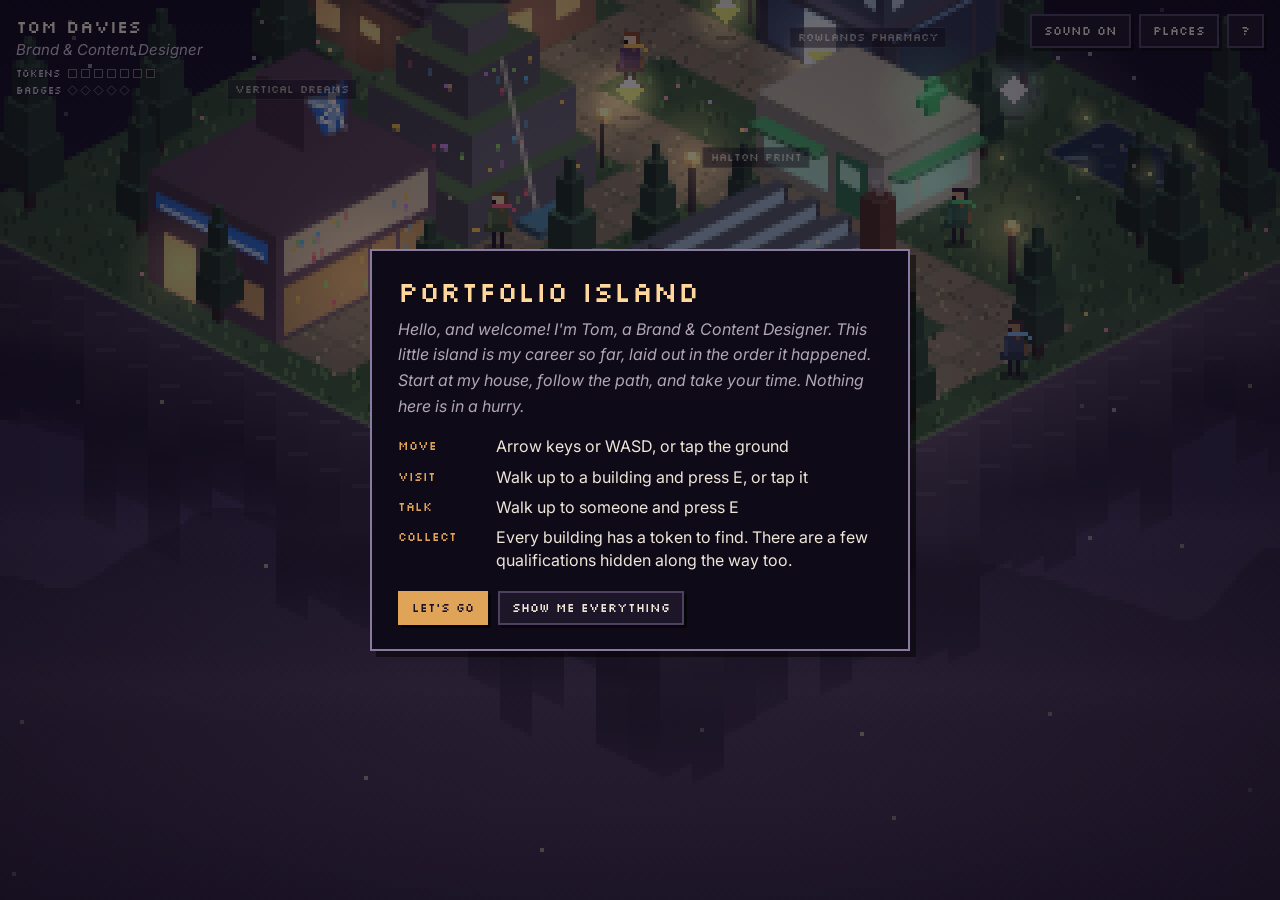
==== commit 545bbf08: "Add Vertical Dreams case study and island panel New self-initiated brand and web concept page, homep" ====
--- a/island.html
+++ b/island.html
@@ -212,8 +212,8 @@
     links:[{"href": "mailto:tdjdavies@gmail.com", "label": "Email me"}, {"href": "https://www.linkedin.com/in/tomdaviesdesign/", "label": "Connect on LinkedIn"}, {"href": "index.html#work", "label": "See my work"}, {"href": "index.html", "label": "My portfolio site"}] },
   { id:"crag", title:"CragCraft", kind:"Project", place:"The crag, out on the side trail", fp:[5, 11, 4, 4], top:5.6, accent:"#e85d75",
     meta:"Side project, 2026", summary:"What would it take to make climbing holds out of real rock? I'm finding out. So far I've made my first holds from Welsh slate from Dinorwig Quarry, and given the idea a name, a brand and a website design.", sections:[["The idea", "Indoor holds are all shaped by people. Real rock isn't, so no two CragCraft holds will ever be the same."], ["Still growing", "It isn't a business yet. Pop back later and there might be more holds on the wall."]], tags:["Side project", "Brand identity", "Web concept"], links:[{"href": "proj-cragcraft.html", "label": "See the CragCraft project"}] },
-  { id:"vd", title:"Vertical Dreams Rebrand", kind:"Project", place:"The climbing hall, out on the side trail", fp:[5, 16, 4, 5], top:5.4, accent:"#f2c14e",
-    meta:"Rebrand", summary:"Vertical Dreams is a climbing centre that got a new owner and a top-to-bottom refurb. The old logo didn't match all that care, so I gave the brand a refresh too.", sections:[["Colours off the wall", "I picked the palette straight from the freshly painted climbing walls, so the brand and the building feel like one place."], ["The little climber", "The logo is a climber mid-move, with arms and legs arranged to spell V and D. Have a look. It took a while."]], tags:["Rebrand", "Logo", "Visual system"], links:[] },
+  { id:"vd", title:"Vertical Dreams", kind:"Project", place:"The climbing hall, out on the side trail", fp:[5, 16, 4, 5], top:5.4, accent:"#94BDF2",
+    meta:"Self-initiated concept, 2026", summary:"Climbing has come a long way from a homemade board at the back of someone's garage. Big chains now set the bar for what a gym should look and feel like, and it's easy for small independents to get left behind. So I took one, Vertical Dreams in Manchester, New Hampshire, and asked how far I could bring its brand up to date.", sections:[["Colours off the walls", "The blues and the red come straight off the climbing walls. I checked them against the three most common kinds of colour blindness too, because climbing's for everyone."], ["The little climber", "The logo is a climber mid-move, with arms and legs arranged to spell V and D. Have a look. It took a while."], ["A friendlier front door", "The old site had eight menus and still listed a gym that had closed. The new homepage starts with the question most visitors arrive with: which session's for me?"]], tags:["Logo", "Brand system", "Web concept"], links:[{"href": "proj-vertical-dreams.html", "label": "See the Vertical Dreams project"}] },
   { id:"og", title:"The Open Group", kind:"Experience", place:"The tower, right at the top of the path", fp:[7, 0, 4, 4], top:9.4, accent:"#7fb2e5",
     meta:"Digital Designer, 2022 to present", summary:"I'm the Digital Designer at The Open Group, and I lead creative on a lot of our projects. We're a global standards body, which mostly means making very technical things easier to understand.", sections:[["Summit season", "Four global summits a year. I design how they look, then film and edit the videos myself. At London 2023 I made 32 videos in three days, which I'm still quite proud of. In 2025 our event content helped bring in five new memberships, worth around $100K a year."], ["Other bits I look after", "I work with our developers to keep the brand right across the website, I wrote our guidelines for using AI imagery safely, and I've put together a proposal for refreshing the whole brand."]], tags:["Event design", "Video", "Brand", "Explainers"], links:[{"href": "proj-b2b-video.html", "label": "Watch the event videos"}, {"href": "proj-open-group-brand-refresh.html", "label": "See the brand refresh"}, {"href": "proj-it4it.html", "label": "See the IT4IT explainers"}] },
   { id:"cic", title:"Community Integrated Care", kind:"Experience", place:"The care home, along the west path", fp:[0, 6, 4, 5], top:4.4, accent:"#e8a07a",
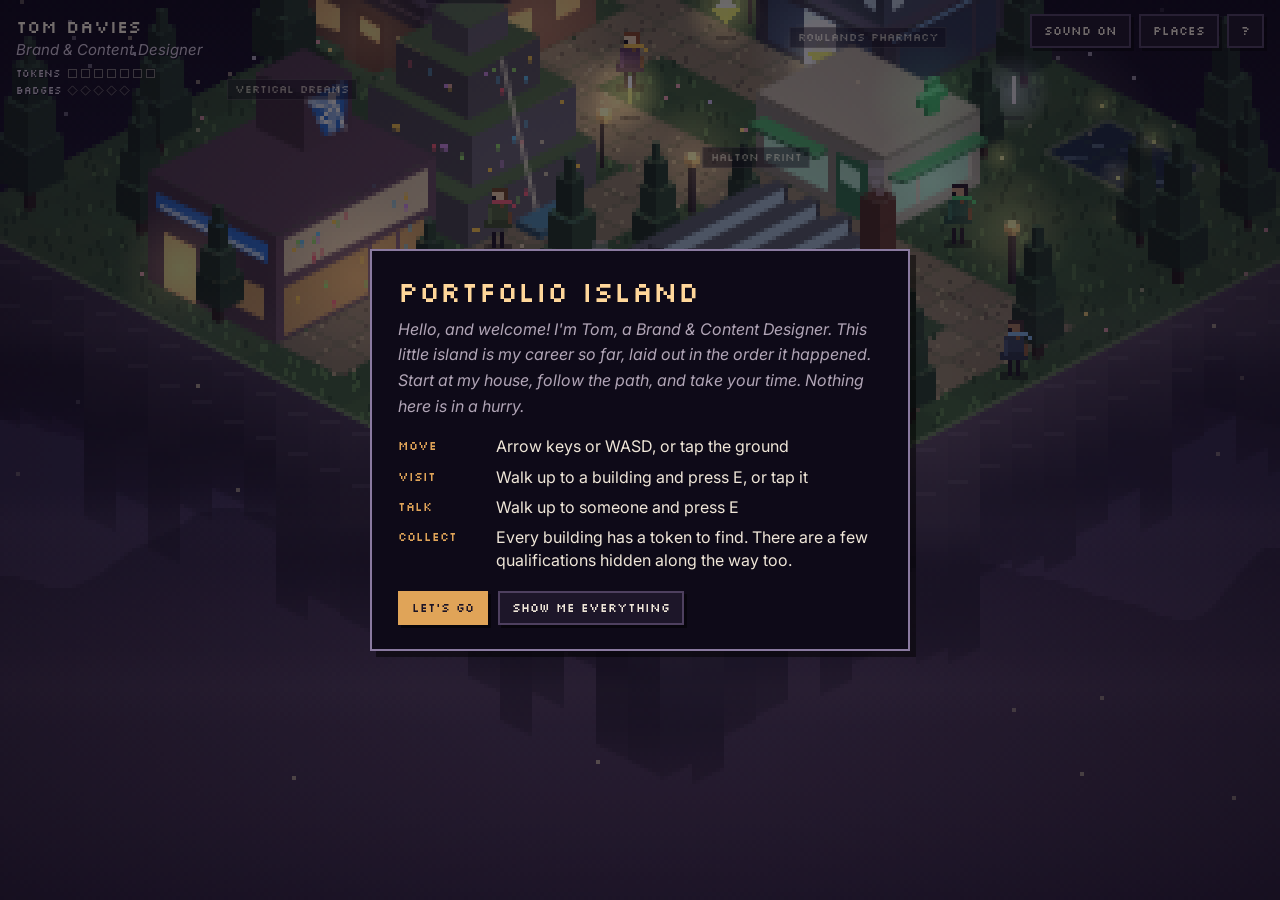
==== commit 14f73053: "Update Vertical Dreams to homepage v2 and fix the scrolling frame Swap in screenshots of the v2 home" ====
--- a/island.html
+++ b/island.html
@@ -213,7 +213,7 @@
   { id:"crag", title:"CragCraft", kind:"Project", place:"The crag, out on the side trail", fp:[5, 11, 4, 4], top:5.6, accent:"#e85d75",
     meta:"Side project, 2026", summary:"What would it take to make climbing holds out of real rock? I'm finding out. So far I've made my first holds from Welsh slate from Dinorwig Quarry, and given the idea a name, a brand and a website design.", sections:[["The idea", "Indoor holds are all shaped by people. Real rock isn't, so no two CragCraft holds will ever be the same."], ["Still growing", "It isn't a business yet. Pop back later and there might be more holds on the wall."]], tags:["Side project", "Brand identity", "Web concept"], links:[{"href": "proj-cragcraft.html", "label": "See the CragCraft project"}] },
   { id:"vd", title:"Vertical Dreams", kind:"Project", place:"The climbing hall, out on the side trail", fp:[5, 16, 4, 5], top:5.4, accent:"#94BDF2",
-    meta:"Self-initiated concept, 2026", summary:"Climbing has come a long way from a homemade board at the back of someone's garage. Big chains now set the bar for what a gym should look and feel like, and it's easy for small independents to get left behind. So I took one, Vertical Dreams in Manchester, New Hampshire, and asked how far I could bring its brand up to date.", sections:[["Colours off the walls", "The blues and the red come straight off the climbing walls. I checked them against the three most common kinds of colour blindness too, because climbing's for everyone."], ["The little climber", "The logo is a climber mid-move, with arms and legs arranged to spell V and D. Have a look. It took a while."], ["A friendlier front door", "The old site had eight menus and still listed a gym that had closed. The new homepage starts with the question most visitors arrive with: which session's for me?"]], tags:["Logo", "Brand system", "Web concept"], links:[{"href": "proj-vertical-dreams.html", "label": "See the Vertical Dreams project"}] },
+    meta:"Self-initiated concept, 2026", summary:"Climbing has come a long way from a homemade board at the back of someone's garage. Big chains now set the bar for what a gym should look and feel like, and it's easy for small independents to get left behind. So I took one, Vertical Dreams in Manchester, New Hampshire, and asked how far I could bring its brand up to date.", sections:[["Colours off the walls", "The blues and the red come straight off the climbing walls. I checked them against the three most common kinds of colour blindness too, because climbing's for everyone."], ["The little climber", "The logo is a climber mid-move, with arms and legs arranged to spell V and D. Have a look. It took a while."], ["A friendlier front door", "The old site had eight menus and still listed a gym that had closed. The new homepage gets straight to the question most visitors arrive with: where do I start?"]], tags:["Logo", "Brand system", "Web concept"], links:[{"href": "proj-vertical-dreams.html", "label": "See the Vertical Dreams project"}] },
   { id:"og", title:"The Open Group", kind:"Experience", place:"The tower, right at the top of the path", fp:[7, 0, 4, 4], top:9.4, accent:"#7fb2e5",
     meta:"Digital Designer, 2022 to present", summary:"I'm the Digital Designer at The Open Group, and I lead creative on a lot of our projects. We're a global standards body, which mostly means making very technical things easier to understand.", sections:[["Summit season", "Four global summits a year. I design how they look, then film and edit the videos myself. At London 2023 I made 32 videos in three days, which I'm still quite proud of. In 2025 our event content helped bring in five new memberships, worth around $100K a year."], ["Other bits I look after", "I work with our developers to keep the brand right across the website, I wrote our guidelines for using AI imagery safely, and I've put together a proposal for refreshing the whole brand."]], tags:["Event design", "Video", "Brand", "Explainers"], links:[{"href": "proj-b2b-video.html", "label": "Watch the event videos"}, {"href": "proj-open-group-brand-refresh.html", "label": "See the brand refresh"}, {"href": "proj-it4it.html", "label": "See the IT4IT explainers"}] },
   { id:"cic", title:"Community Integrated Care", kind:"Experience", place:"The care home, along the west path", fp:[0, 6, 4, 5], top:4.4, accent:"#e8a07a",
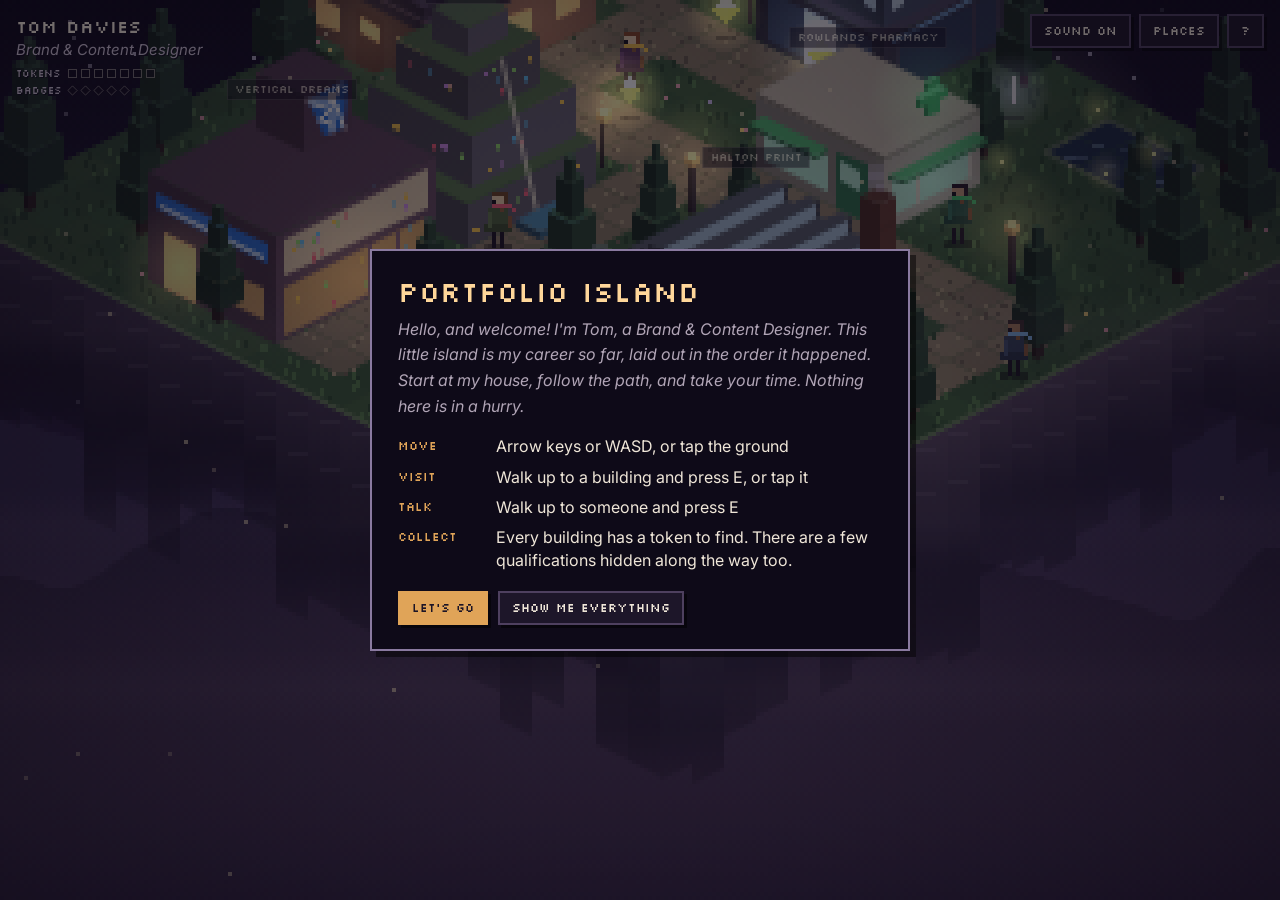
==== commit 3297814e: "Rename CV island to Career Island and soften employer-facing copy Rename the island across the site," ====
--- a/island.html
+++ b/island.html
@@ -3,8 +3,8 @@
 <head>
 <meta charset="utf-8">
 <meta name="viewport" content="width=device-width, initial-scale=1, viewport-fit=cover">
-<title>Tom Davies, Portfolio Island</title>
-<meta name="description" content="The CV of Tom Davies, Brand &amp; Content Designer, as a small island you can explore.">
+<title>Tom Davies, Career Island</title>
+<meta name="description" content="Tom Davies, Brand &amp; Content Designer, Career Island">
 <link rel="preconnect" href="https://fonts.googleapis.com">
 <link rel="preconnect" href="https://fonts.gstatic.com" crossorigin>
 <link href="https://fonts.googleapis.com/css2?family=Silkscreen&family=Inter:ital,wght@0,400;0,500;1,400&display=swap" rel="stylesheet">
@@ -207,7 +207,7 @@
 const LOCS = [
   { id:"home", title:"Hello, I'm Tom", label:"Home", kind:"Home", place:"Home sweet home, down by the south shore", fp:[15,17,4,3], top:4.4, accent:"#e0a458",
     meta:"Tom Davies, Brand & Content Designer", summary:"Come in, mind the toys. I design brands and the content that goes out under them: campaigns, video, social, and quite a lot of things in between.",
-    sections:[["What I do", "I've been at this since 2013. These days I like to take a project from a rough idea all the way to the finished thing, and I'm happiest in the bit at the start where you work out what needs saying and who it's for."], ["What I'm looking for", "A senior brand or content role somewhere design gets taken seriously. I'm open to freelance too."], ["Away from the desk", "It's a busy house with my partner and our four kids. Given a free day I'm up a mountain climbing or hiking. Given a rainy one, I'm playing music."], ["Qualifications", ["BA (Hons) Graphic Design", "NCFE Level 2, Principles of Team Leading", "IBM Enterprise Design Thinking, Essentials for AI", "IBM Design Thinking Practitioner", "Creative Leadership (in progress)"]], ["Exploring the island", "Each building is a chapter of my career. Follow the path from here to the print works, the pharmacy, the care home and up to the tower. My side projects are off on a little trail of their own. Say hello to anyone you pass. They've got nice things to say, honestly."]],
+    sections:[["What I do", "I've been at this since 2013. These days I like to take a project from a rough idea all the way to the finished thing, and I'm happiest in the bit at the start where you work out what needs saying and who it's for."], ["Get in touch", "Always happy to talk design, climbing or music."], ["Away from the desk", "It's a busy house with my partner and our four kids. Given a free day I'm up a mountain climbing or hiking. Given a rainy one, I'm playing music."], ["Qualifications", ["BA (Hons) Graphic Design", "NCFE Level 2, Principles of Team Leading", "IBM Enterprise Design Thinking, Essentials for AI", "IBM Design Thinking Practitioner", "Creative Leadership (in progress)"]], ["Exploring the island", "Each building is a chapter of my career. Follow the path from here to the print works, the pharmacy, the care home and up to the tower. My side projects are off on a little trail of their own. Say hello to anyone you pass. They've got nice things to say, honestly."]],
     tags:["Brand identity", "Campaigns", "Video", "Social content", "Art direction", "Adobe CC", "Figma"],
     links:[{"href": "mailto:tdjdavies@gmail.com", "label": "Email me"}, {"href": "https://www.linkedin.com/in/tomdaviesdesign/", "label": "Connect on LinkedIn"}, {"href": "index.html#work", "label": "See my work"}, {"href": "index.html", "label": "My portfolio site"}] },
   { id:"crag", title:"CragCraft", kind:"Project", place:"The crag, out on the side trail", fp:[5, 11, 4, 4], top:5.6, accent:"#e85d75",
@@ -215,7 +215,7 @@
   { id:"vd", title:"Vertical Dreams", kind:"Project", place:"The climbing hall, out on the side trail", fp:[5, 16, 4, 5], top:5.4, accent:"#94BDF2",
     meta:"Self-initiated concept, 2026", summary:"Climbing has come a long way from a homemade board at the back of someone's garage. Big chains now set the bar for what a gym should look and feel like, and it's easy for small independents to get left behind. So I took one, Vertical Dreams in Manchester, New Hampshire, and asked how far I could bring its brand up to date.", sections:[["Colours off the walls", "The blues and the red come straight off the climbing walls. I checked them against the three most common kinds of colour blindness too, because climbing's for everyone."], ["The little climber", "The logo is a climber mid-move, with arms and legs arranged to spell V and D. Have a look. It took a while."], ["A friendlier front door", "The old site had eight menus and still listed a gym that had closed. The new homepage gets straight to the question most visitors arrive with: where do I start?"]], tags:["Logo", "Brand system", "Web concept"], links:[{"href": "proj-vertical-dreams.html", "label": "See the Vertical Dreams project"}] },
   { id:"og", title:"The Open Group", kind:"Experience", place:"The tower, right at the top of the path", fp:[7, 0, 4, 4], top:9.4, accent:"#7fb2e5",
-    meta:"Digital Designer, 2022 to present", summary:"I'm the Digital Designer at The Open Group, and I lead creative on a lot of our projects. We're a global standards body, which mostly means making very technical things easier to understand.", sections:[["Summit season", "Four global summits a year. I design how they look, then film and edit the videos myself. At London 2023 I made 32 videos in three days, which I'm still quite proud of. In 2025 our event content helped bring in five new memberships, worth around $100K a year."], ["Other bits I look after", "I work with our developers to keep the brand right across the website, I wrote our guidelines for using AI imagery safely, and I've put together a proposal for refreshing the whole brand."]], tags:["Event design", "Video", "Brand", "Explainers"], links:[{"href": "proj-b2b-video.html", "label": "Watch the event videos"}, {"href": "proj-open-group-brand-refresh.html", "label": "See the brand refresh"}, {"href": "proj-it4it.html", "label": "See the IT4IT explainers"}] },
+    meta:"Digital Designer, 2022 to present", summary:"I'm the Digital Designer at The Open Group, and I lead creative on a lot of our projects. We're a global standards body, which mostly means making very technical things easier to understand.", sections:[["Summit season", "Four global summits a year. I design how they look, then film and edit the videos myself. At London 2023 I made 32 videos in three days, which I'm still quite proud of. In 2025 our event content helped bring in five new memberships, including a Gold tier member."], ["Other bits I look after", "I work with our developers to keep the brand right across the website, I wrote our guidelines for using AI imagery safely, and I've put together a proposal for refreshing the whole brand."]], tags:["Event design", "Video", "Brand", "Explainers"], links:[{"href": "proj-b2b-video.html", "label": "Watch the event videos"}, {"href": "proj-open-group-brand-refresh.html", "label": "See the brand refresh"}, {"href": "proj-it4it.html", "label": "See the IT4IT explainers"}] },
   { id:"cic", title:"Community Integrated Care", kind:"Experience", place:"The care home, along the west path", fp:[0, 6, 4, 5], top:4.4, accent:"#e8a07a",
     meta:"Graphic Designer, 2018 to 2022", summary:"A big care charity with teams everywhere, from frontline services to the board. If something needed designing, it usually found its way to me.", sections:[["A brand tidy-up", "The brand guidelines were tired, so I led a refresh and rolled it out across templates, documents, stationery and a new website."], ["#UnfairToCare", "A campaign asking MPs to fix pay for care workers, built around real support workers and their own stories. It reached 54 million people and was nominated for Campaign of the Year at the Third Sector Care Awards."], ["The quieter stuff", "I also built infographics and illustration kits for the teams writing bids for new contracts, and designed a national recruitment campaign."]], tags:["Brand refresh", "Campaigns", "Social", "Infographics"], links:[{"href": "proj-cic.html", "label": "See #UnfairToCare"}] },
   { id:"rp", title:"Rowlands Pharmacy", kind:"Experience", place:"The pharmacy, halfway along the path", fp:[11, 5, 4, 3], top:4.0, accent:"#45c06e",
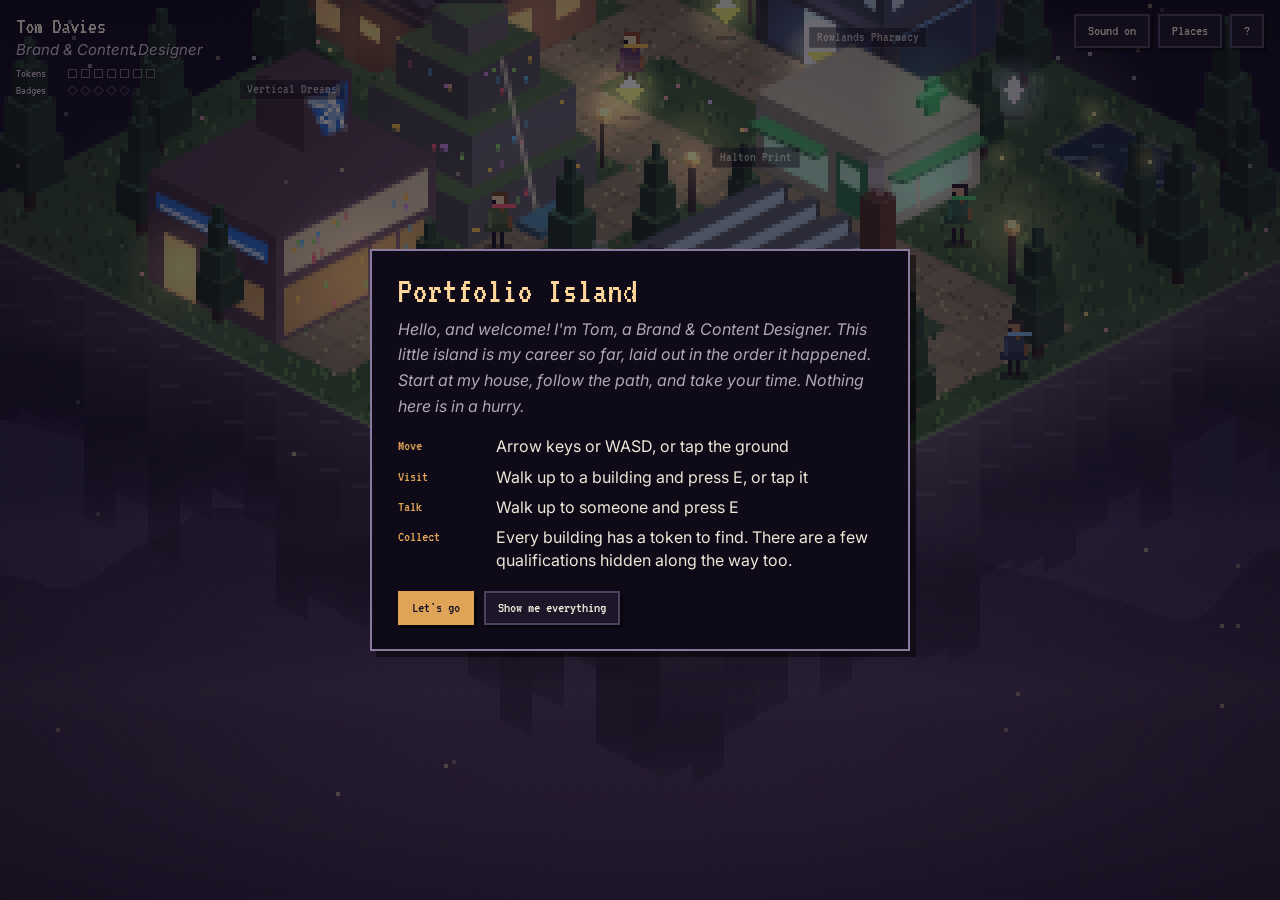
==== commit 3a36b6ee: "Switch pixel title font from Silkscreen to self-hosted VT323 Co-Authored-By: Claude Opus 5.5 <norepl" ====
--- a/island.html
+++ b/island.html
@@ -7,7 +7,8 @@
 <meta name="description" content="Tom Davies, Brand &amp; Content Designer, Career Island">
 <link rel="preconnect" href="https://fonts.googleapis.com">
 <link rel="preconnect" href="https://fonts.gstatic.com" crossorigin>
-<link href="https://fonts.googleapis.com/css2?family=Silkscreen&family=Inter:ital,wght@0,400;0,500;1,400&display=swap" rel="stylesheet">
+<link href="https://fonts.googleapis.com/css2?family=Inter:ital,wght@0,400;0,500;1,400&display=swap" rel="stylesheet">
+<style>@font-face{font-family:"VT323";src:url(assets/fonts/vt323.woff2) format("woff2");font-display:swap;size-adjust:130%}</style>
 <style>
 :root{
   /* panels match the NPC dialogue boxes: dark, with the lilac frame */
@@ -21,22 +22,22 @@
 *,*::before,*::after{box-sizing:inherit}
 html{height:100%;scroll-padding-top:env(safe-area-inset-top,0px);background:#14101f}
 body{margin:0;height:100%;background:#14101f;color:var(--ink);font-family:Inter,system-ui,-apple-system,"Segoe UI",Roboto,Helvetica,Arial,sans-serif;overflow:hidden;-webkit-tap-highlight-color:transparent}
-.px{font-family:Silkscreen,"Courier New",monospace}
+.px{font-family:"VT323","Courier New",monospace}
 #game:focus{outline:none}
 #focusHint{position:absolute;left:50%;top:50%;translate:-50% -50%;z-index:15}
 #game{position:relative;width:100%;height:100%;overflow:hidden;touch-action:none;user-select:none;-webkit-user-select:none}
 #c{position:absolute;left:0;top:0;image-rendering:pixelated;image-rendering:crisp-edges;cursor:pointer}
 #labels{position:absolute;inset:0;pointer-events:none}
-.tag{position:absolute;transform:translate(-50%,-100%);font-family:Silkscreen,"Courier New",monospace;font-size:11px;line-height:1;color:#efe6d8;background:rgba(18,13,30,.72);border:1px solid rgba(239,230,216,.22);padding:4px 7px;white-space:nowrap;opacity:.65;transition:opacity .2s,color .2s,border-color .2s}
+.tag{position:absolute;transform:translate(-50%,-100%);font-family:"VT323","Courier New",monospace;font-size:11px;line-height:1;color:#efe6d8;background:rgba(18,13,30,.72);border:1px solid rgba(239,230,216,.22);padding:4px 7px;white-space:nowrap;opacity:.65;transition:opacity .2s,color .2s,border-color .2s}
 .tag.near{opacity:1;color:#ffd79a;border-color:#e0a458}
 
 #hud{position:absolute;left:0;right:0;top:0;display:flex;justify-content:space-between;align-items:flex-start;padding:14px 16px;pointer-events:none;gap:12px;z-index:4}
 #hud > *{pointer-events:auto}
-.brand .name{font-family:Silkscreen,"Courier New",monospace;font-size:18px;color:#f3e9da;text-shadow:2px 2px 0 #120d20}
+.brand .name{font-family:"VT323","Courier New",monospace;font-size:18px;color:#f3e9da;text-shadow:2px 2px 0 #120d20}
 .brand .role{font-size:15px;font-style:italic;color:#cbbfd2;text-shadow:1px 1px 0 #120d20;margin-top:2px}
 .hud-btns{display:flex;gap:8px}
 
-.pbtn{font-family:Silkscreen,"Courier New",monospace;font-size:12px;line-height:1.2;background:var(--btn-bg);color:var(--ink);border:2px solid var(--line);box-shadow:3px 3px 0 var(--shadow);padding:8px 12px;cursor:pointer;border-radius:0}
+.pbtn{font-family:"VT323","Courier New",monospace;font-size:12px;line-height:1.2;background:var(--btn-bg);color:var(--ink);border:2px solid var(--line);box-shadow:3px 3px 0 var(--shadow);padding:8px 12px;cursor:pointer;border-radius:0}
 .pbtn:hover{border-color:var(--accent)}
 .pbtn:active{box-shadow:1px 1px 0 var(--shadow);transform:translate(2px,2px)}
 .pbtn:focus-visible{outline:2px solid var(--accent);outline-offset:2px}
@@ -50,15 +51,15 @@
 .overlay{position:absolute;inset:0;display:grid;place-items:center;background:var(--backdrop);padding:16px;z-index:10}
 [hidden]{display:none !important}
 .card{scrollbar-color:var(--line) var(--panel);background:var(--panel);color:var(--ink);border:2px solid var(--frame);box-shadow:6px 6px 0 var(--shadow);width:100%;max-width:540px;max-height:100%;overflow:auto;padding:24px 26px}
-.card h1,.card h2{font-family:Silkscreen,"Courier New",monospace;font-weight:400;line-height:1.15;margin:0 0 10px;color:#ffd79a}
+.card h1,.card h2{font-family:"VT323","Courier New",monospace;font-weight:400;line-height:1.15;margin:0 0 10px;color:#ffd79a}
 .card h1{font-size:28px}
 .card h2{font-size:22px}
-.card h3{font-family:Silkscreen,"Courier New",monospace;font-weight:400;font-size:13px;margin:22px 0 6px;color:var(--accent)}
+.card h3{font-family:"VT323","Courier New",monospace;font-weight:400;font-size:13px;margin:22px 0 6px;color:var(--accent)}
 .card p{font-size:16px;line-height:1.6;margin:0 0 12px;max-width:62ch}
 .lede{font-style:italic;color:var(--muted)}
 .controls{margin:16px 0 20px;padding:0;list-style:none;display:grid;gap:8px}
 .controls li{font-size:16px;line-height:1.4;display:grid;grid-template-columns:5.5em 1fr;gap:10px}
-.controls b{font-family:Silkscreen,"Courier New",monospace;font-weight:400;font-size:12px;padding-top:3px;color:var(--accent)}
+.controls b{font-family:"VT323","Courier New",monospace;font-weight:400;font-size:12px;padding-top:3px;color:var(--accent)}
 .row{display:flex;flex-wrap:wrap;gap:10px;margin-top:6px}
 
 .kicker{font-size:15px;font-style:italic;color:var(--muted);margin-bottom:4px}
@@ -69,7 +70,7 @@
 .points li{margin-bottom:4px}
 .points li::marker{color:var(--accent)}
 .tags{display:flex;flex-wrap:wrap;gap:6px;margin:18px 0 0;padding:0;list-style:none}
-.tags li{font-family:Silkscreen,"Courier New",monospace;font-size:11px;background:var(--chip);padding:5px 8px}
+.tags li{font-family:"VT323","Courier New",monospace;font-size:11px;background:var(--chip);padding:5px 8px}
 .sheet-head{display:flex;justify-content:space-between;gap:12px;align-items:flex-start}
 .swatch{width:14px;height:14px;flex:none;margin-top:6px}
 
@@ -95,7 +96,7 @@
 .quals li.fresh{animation:pop .5s ease-out}
 @media (max-width:600px){ .quals li{font-size:12px} .quals{max-width:200px} }
 .trow{display:flex;align-items:center;gap:6px}
-.tl{font-family:Silkscreen,"Courier New",monospace;font-size:10px;color:#cbbfd2;width:4.6em;text-shadow:1px 1px 0 #120d20}
+.tl{font-family:"VT323","Courier New",monospace;font-size:10px;color:#cbbfd2;width:4.6em;text-shadow:1px 1px 0 #120d20}
 .pips{display:flex;gap:4px}
 .pip{width:9px;height:9px;border:1px solid rgba(239,230,216,.45);background:rgba(18,13,30,.5)}
 .pip.on{border-color:rgba(255,255,255,.7)}
@@ -109,14 +110,14 @@
 .toast.pop{animation:pop .35s ease-out}
 @media (max-width:600px){ .tag{opacity:0} .tag.near{opacity:1} .hud-btns .pbtn{font-size:10px;padding:6px 8px;white-space:nowrap} .hud-btns{gap:6px} #hud{padding:10px} }
 @keyframes pop{from{transform:translateY(-8px);opacity:0}to{transform:none;opacity:1}}
-.toast .tk{font-family:Silkscreen,"Courier New",monospace;font-size:10px;color:#e0a458}
-.toast .tt{font-family:Silkscreen,"Courier New",monospace;font-size:13px;margin-top:3px}
+.toast .tk{font-family:"VT323","Courier New",monospace;font-size:10px;color:#e0a458}
+.toast .tt{font-family:"VT323","Courier New",monospace;font-size:13px;margin-top:3px}
 .toast .tn{font-size:15px;font-style:italic;color:#cbbfd2;margin-top:2px}
 .dialog{position:absolute;left:50%;bottom:22px;translate:-50% 0;width:min(560px,calc(100% - 24px));z-index:12;background:rgba(14,10,24,.94);color:#efe6d8;border:2px solid #8a7aa0;box-shadow:5px 5px 0 rgba(0,0,0,.5);padding:14px 18px;cursor:pointer}
-.dialog .dn{font-family:Silkscreen,"Courier New",monospace;font-size:13px;color:#ffd79a}
+.dialog .dn{font-family:"VT323","Courier New",monospace;font-size:13px;color:#ffd79a}
 .dialog .dr{font-size:14px;font-style:italic;color:#b1a5b6;margin:2px 0 8px}
 .dialog .dt{font-size:18px;line-height:1.5;margin:0;min-height:3em}
-.dialog .dh{font-family:Silkscreen,"Courier New",monospace;font-size:10px;color:#8a7aa0;margin-top:8px;text-align:right}
+.dialog .dh{font-family:"VT323","Courier New",monospace;font-size:10px;color:#8a7aa0;margin-top:8px;text-align:right}
 @media (prefers-reduced-motion: reduce){ .toast.pop{animation:none} }
 .listfoot{display:flex;justify-content:flex-end;margin-top:4px}
 .textbtn{background:none;border:none;color:var(--muted);font-family:Inter,system-ui,-apple-system,"Segoe UI",Roboto,Helvetica,Arial,sans-serif;font-style:italic;font-size:15px;text-decoration:underline;cursor:pointer;padding:4px}
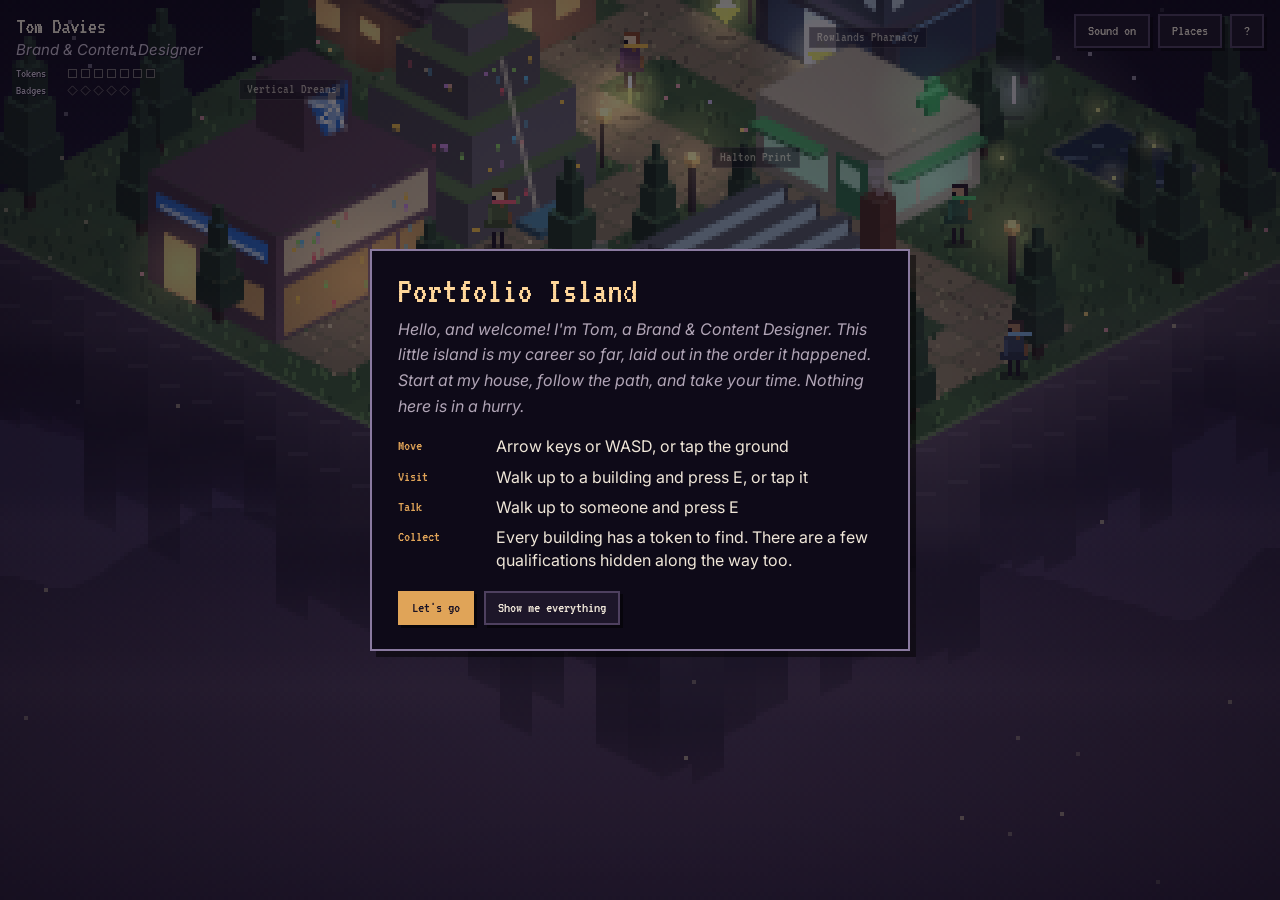
==== commit 18759b75: "Swap the toy blocks for a football in the island home scene Co-Authored-By: Claude Opus 5.5 <noreply" ====
--- a/island.html
+++ b/island.html
@@ -1457,10 +1457,15 @@
   fig(88, 68, true, { seat:63, hair:'#7a4a2a', hairLong:true, pony:true, shirt:'#e7a0b0', pants:'#4a5a8a', skin:'#e8ccaa' });
   fig(99, 68, true, { seat:63, hair:'#5a3a22', shirt:'#5fb8e8', pants:'#3a3550', skin:'#e8ccaa' });
   R(62, 65, 50, 7, '#463a58'); R(62, 65, 50, 1, '#54466a'); R(64, 72, 2, 3, '#2a1d2c'); R(108, 72, 2, 3, '#2a1d2c');
-  // boy on the rug with blocks
+  // boy on the rug with a football
   const fb = fig(84, 86, true, { seat:86, noLegs:true, hair:'#4a2e1e', shirt:'#8fd16a', pants:'#3a3550', skin:'#e8ccaa' });
   R(fb.bx - 1, 84, 7, 2, '#3a3550');
-  R(91, 83, 3, 3, '#f2c14e'); R(94, 84, 3, 2, '#e85d75'); R(92, 80, 3, 3, '#5fb8e8');
+  const roll = reduceMotion ? 0 : Math.sin(t * 1.6), bcx = 92 + Math.round(roll), spin = reduceMotion ? 0 : Math.floor(t * 4) % 4;
+  R(fb.bx + 5, 83, bcx - fb.bx - 7, 1, '#e8ccaa');
+  sc.globalAlpha = 0.3; R(bcx - 3, 87, 7, 1, '#1b1420'); sc.globalAlpha = 1;
+  disc(bcx, 84, 3, '#efeff5'); R(bcx + 2, 83, 1, 3, '#c9c9d0');
+  R(bcx - 1 + (spin === 1 ? 1 : spin === 3 ? -1 : 0), 83, 2, 2, '#2a1d2c');
+  [[-3, 0], [-1, -3], [2, -2], [2, 2], [-1, 3], [-3, 1]].forEach(([dx, dy], k) => { if (k % 2 === spin % 2) R(bcx + dx, 84 + dy, 1, 1, '#2a1d2c'); });
   // drum kit
   R(152, 46, 1, 30, '#9a9aa2'); const hit = reduceMotion ? 0 : Math.floor(t * 4) % 2;
   R(146, 45 - hit, 11, 1, '#e0c060'); R(148, 44 - hit, 7, 1, '#f2d27a');
